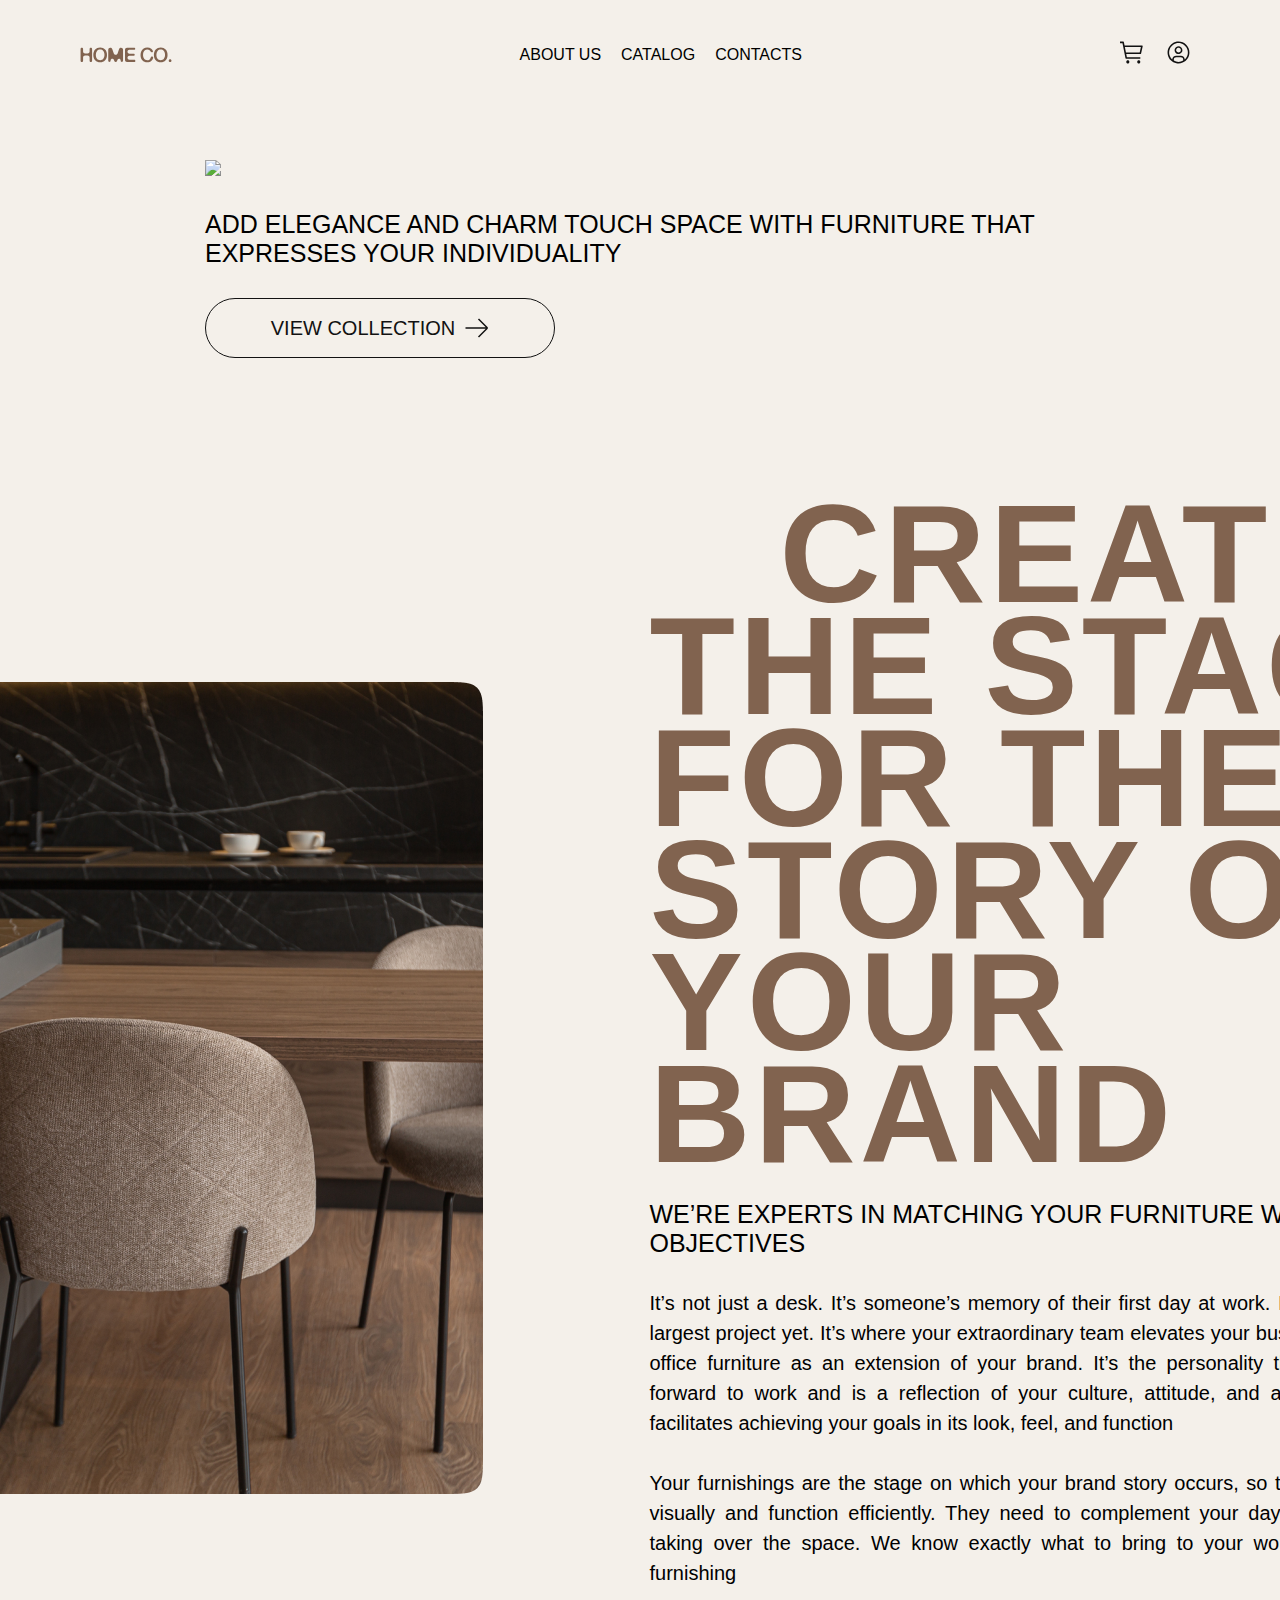
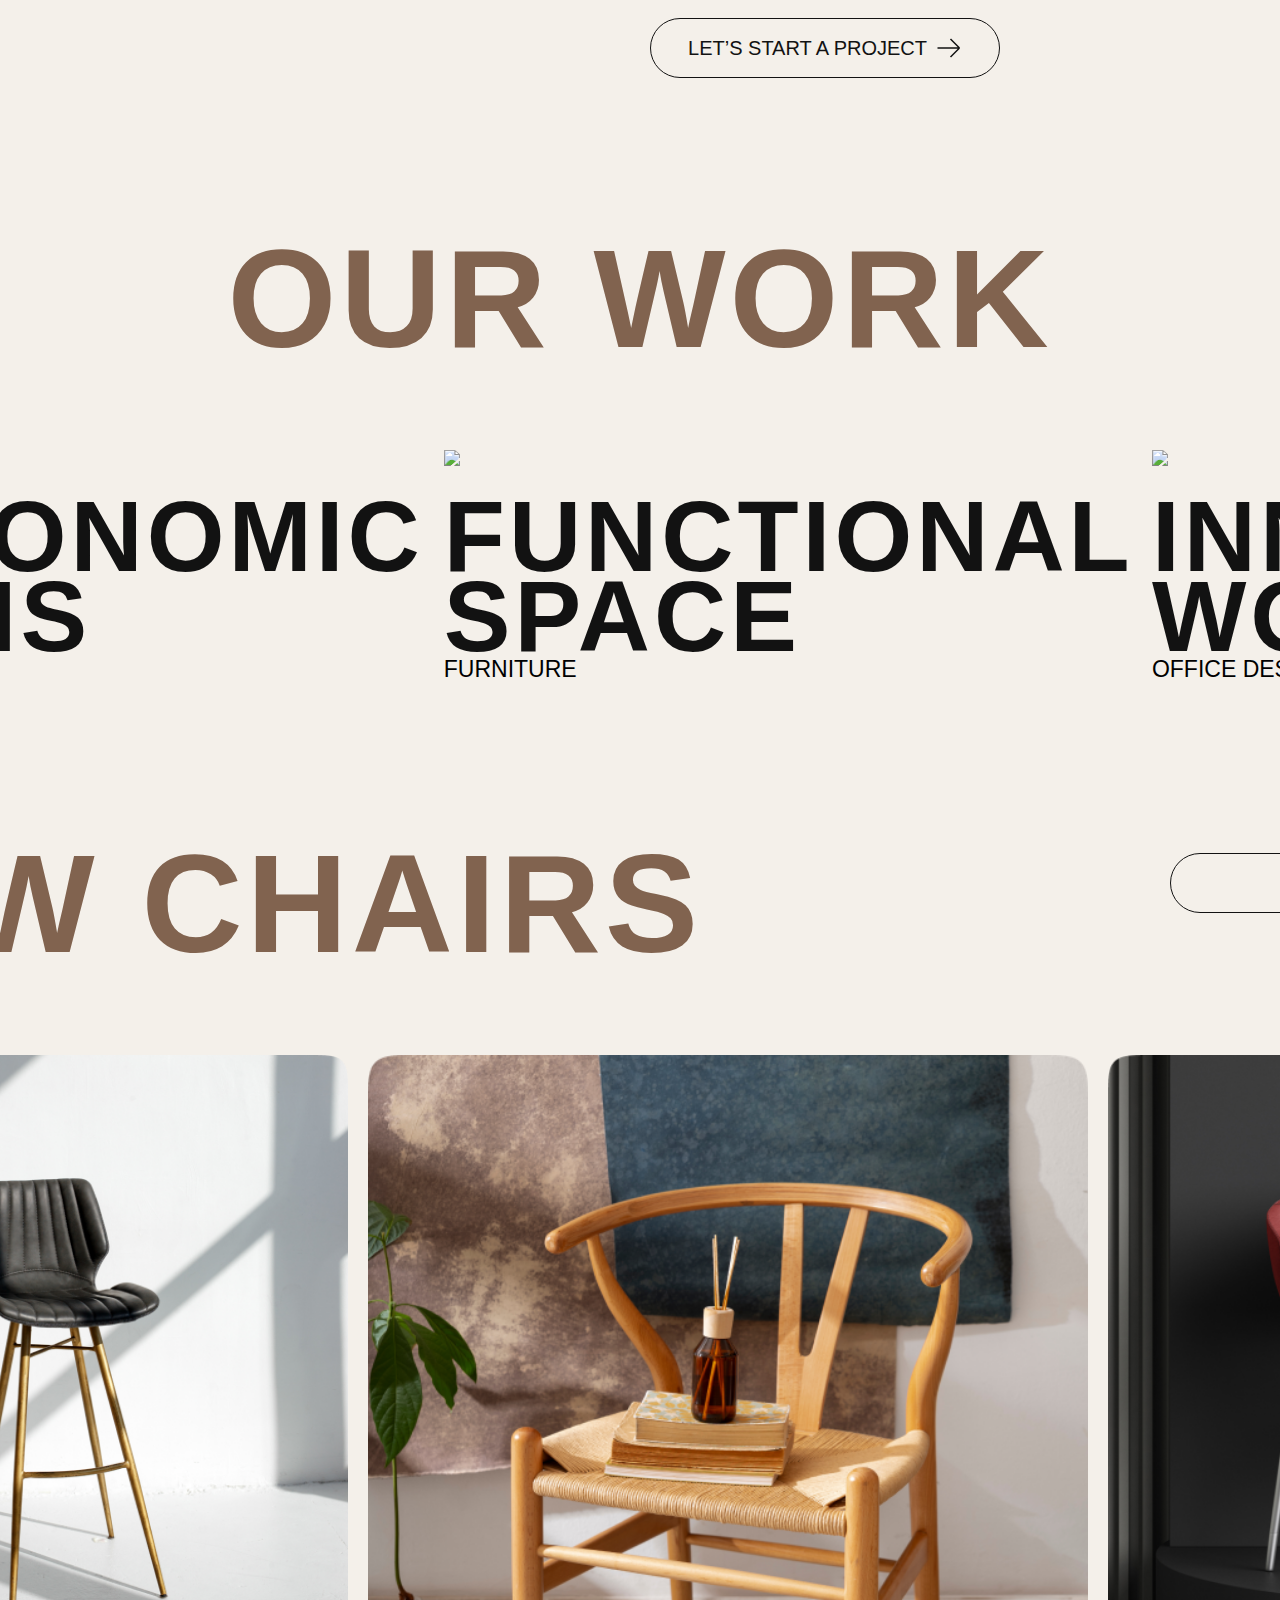
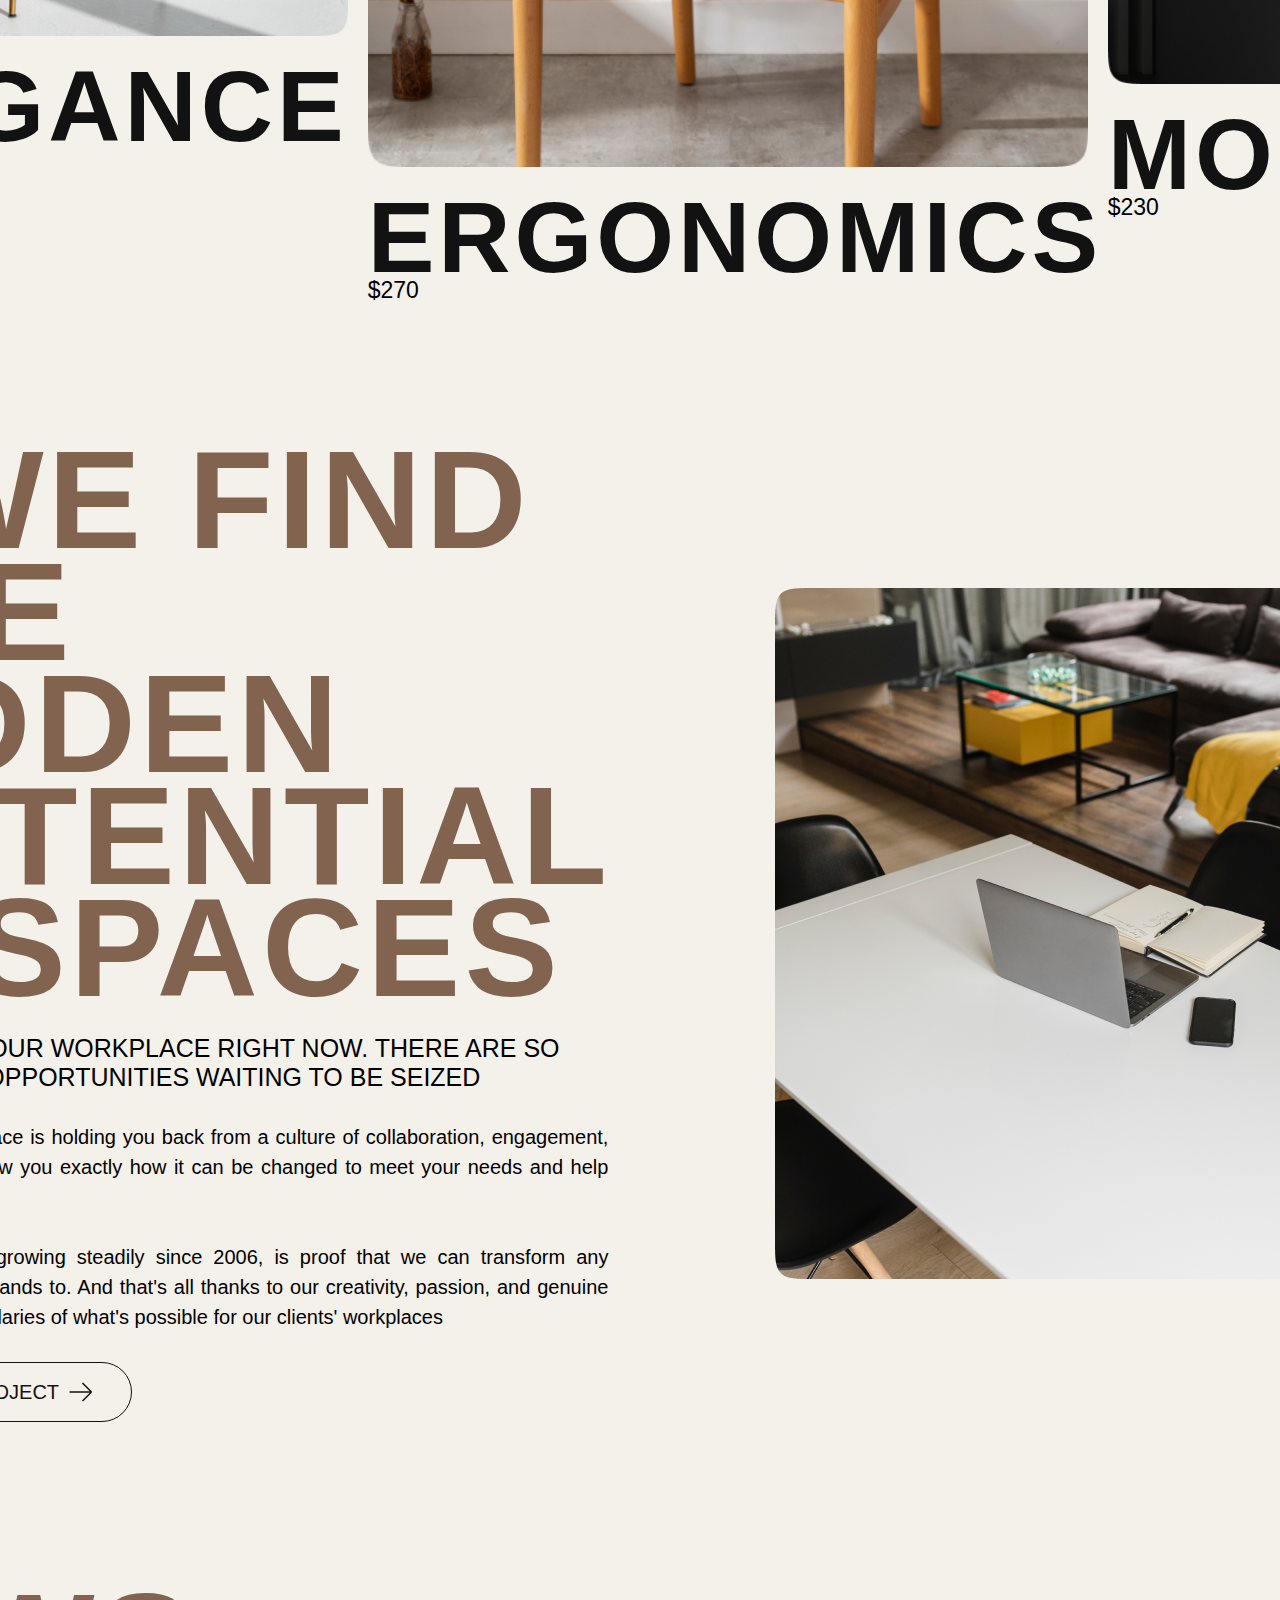
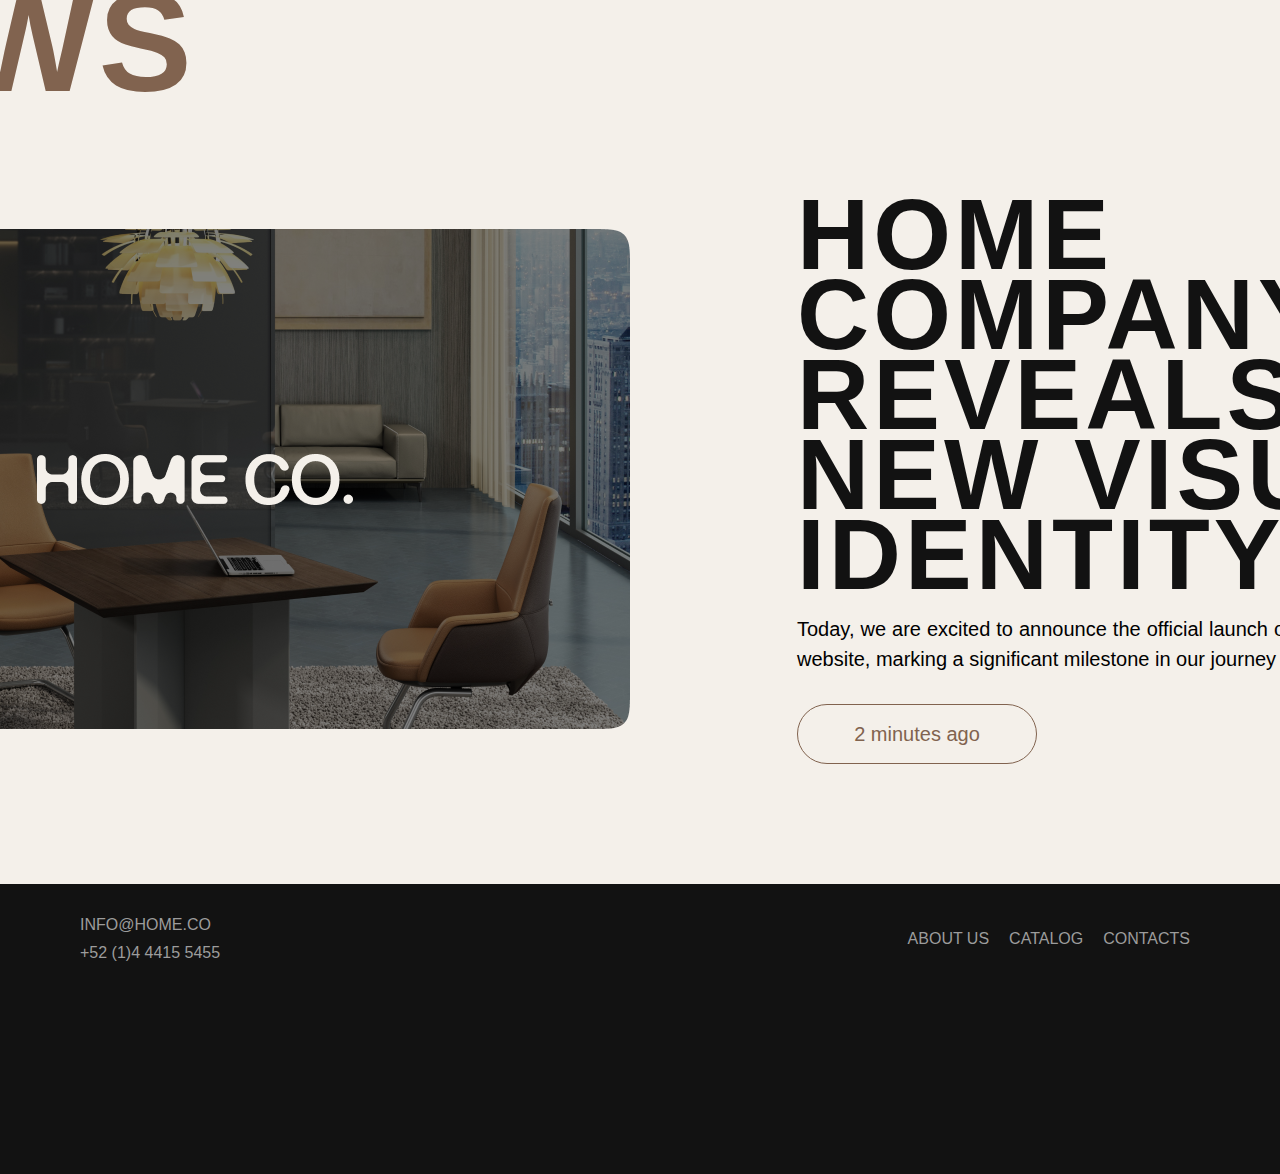
==== index.html @ 8813bb72 "Add files via upload" ====
<!DOCTYPE html>
<html>
<head>
    <link rel="shortcut icon" href="./logo.vector.svg" />
    <link rel="stylesheet" type="text/css" href="styles.css" />
</head>
<body>
    <header>
        <div class="logo" onclick="location.href='index.html';">
            <img src="\sources\logo.vector.svg" />
        </div>
        <nav>
            <ul>
                <li id="about" onclick="location.href='index.html';">About us</li>
                <li id="catalog" onclick="location.href='catalog.html';">Catalog</li>
                <li id="contacts" onclick="location.href='contacts.html';">Contacts</li>
            </ul>
        </nav>
        <div class="icons">
            <i class="fa fa-shopping-cart" id="cart-icon" onclick="location.href='cart.html';"><img src="\sources\Shopping--cart.svg"/></i>
            <i class="fa fa-user" id="profile-icon" onclick="location.href='authorization.html';"><img src="\sources\User--avatar.svg"/></i>
        </div>
    </header>
    <main>

        <div class="firstScreen">
            <img src="\sources\homeco.svg">
            <p class="main-text">ADD ELEGANCE AND CHARM TOUCH SPACE WITH FURNITURE THAT EXPRESSES YOUR INDIVIDUALITY</p>
            <button type="submit" id="button" onclick="location.href='catalog.html';">View collection <img src="\sources\arrow.svg" /></button>
        </div>
        <div class="creatingTheStage">
            <img src="\sources\creating.png">
            <div class="creatingTheStage-info">
                <h1 id="titleTwoLines">CREATING THE STAGE FOR THE STORY OF YOUR BRAND</h1>
                <p class="main-text">We’re experts in matching your furniture with your objectives</p>
                <div class="content">
                    <p class="text">It’s not just a desk. It’s someone’s memory of their first day at work. It’s where you landed your largest project yet. It’s where your extraordinary team elevates your business; every day. We treat office furniture as an extension of your brand. It’s the personality that makes your staff look forward to work and is a reflection of your culture, attitude, and aspirations. Office furniture facilitates achieving your goals in its look, feel, and function</p>
                    <p class="text">Your furnishings are the stage on which your brand story occurs, so they need to set the scene visually and function efficiently. They need to complement your day-to-day operations without taking over the space. We know exactly what to bring to your workplace when it comes to furnishing</p>
                </div>
                <button type="submit" id="button">Let’s start a project<img src="\sources\arrow.svg" /></button>
            </div>
        </div>
        <div class="block">
            <h1 id="title">our work</h1>
            <div class="card-container">
                <div class="card" onclick="location.href='ErgonomicOasis.html';">
                    <img src="\sources\Work1.png">
                    <div class='card-content'>
                        <h2>Ergonomic Oasis</h2>
                        <p class="card-text">office design</p>
                    </div>
                </div>
                <div class="card">
                    <img src="\sources\Work2.png">
                    <div class='card-content'>
                        <h2>functional space</h2>
                        <p class="card-text">FURNITURE</p>
                    </div>
                </div>
                <div class="card">
                    <img src="\sources\Work3.png">
                    <div class='card-content'>
                        <h2>innovative workplace</h2>
                        <p class="card-text">office design</p>
                    </div>
                </div>
            </div>
        </div>
        <div class="block">
            <div class="chairsHeader">
                <h1 id="title">new Chairs</h1>
                <button type="submit" id="button" onclick="location.href='catalog.html';">view all<img src="\sources\arrow.svg" /></button>
            </div>
            <div class="card-container">
                <div class="card" onclick="location.href='chair1-card.html';">
                    <img src="\sources\chair1.png">
                    <div class='card-content'>
                        <h2>Elegance</h2>
                        <p class="card-text">$250</p>
                    </div>
                </div>
                <div class="card">
                    <img src="\sources\chair2.png">
                    <div class='card-content'>
                        <h2>Ergonomics</h2>
                        <p class="card-text">$270</p>
                    </div>
                </div>
                <div class="card">
                    <img src="\sources\chair3.png">
                    <div class='card-content'>
                        <h2>Modernity</h2>
                        <p class="card-text">$230</p>
                    </div>
                </div>
            </div>
        </div>
        <div class="hiddenPotential">
            <img src="\sources\hiddenPotential.png">
            <div class="hiddenPotential-info">
                <h1 id="titleTwoLines">WE FIND THE HIDDEN
                    POTENTIAL IN SPACES</h1>
                <p class="main-text">Look around your workplace right now. There are so many exciting opportunities waiting to be seized</p>
                <div class="content">
                    <p class="text">If you think your workplace is holding you back from a culture of collaboration, engagement, and inclusivity, we’ll show you exactly how it can be changed to meet your needs and help you thrive</p>
                    <p class="text">Our loyal client base, growing steadily since 2006, is proof that we can transform any workplace we turn our hands to. And that's all thanks to our creativity, passion, and genuine desire to push the boundaries of what's possible for our clients' workplaces</p>
                </div>
                <button type="submit" id="button">Let’s start a project<img src="\sources\arrow.svg" /></button>
            </div>
        </div>
        <div class="block">
            <div class="newsHeader">
                <h1 id="title">News</h1>
            </div>
            <div class="news-container">
                <div class="news-card">
                    <img src="\sources\blog1.png">
                    <div class='card-content'>
                        <h2>HOME COMPANY REVEALS A NEW VISUAL IDENTITY</h2>
                        <p class="news-text">Today, we are excited to announce the official launch of our revamped brand and website, marking a significant milestone in our journey as workplace experts</p>
                        <button type="submit" id="time-info">2 minutes ago</button>
                    </div>
                </div>
            </div>
        </div>
        
    </main>
    <footer>
        <div class="footer-container">
            <div class="footer-info">
                <p class='footer-text'>info@home.co</p>
                <p class='footer-text'>+52 (1)4 4415 5455</p>
            </div>
            <nav class="footer-nav">
                <ul>
                    <li id="about" onclick="location.href='index.html';">About us</li>
                    <li id="catalog" onclick="location.href='catalog.html';">Catalog</li>
                    <li id="contacts" onclick="location.href='contacts.html';">Contacts</li>
                </ul>
            </nav>
        </div>
    </footer>
    <script src="script.js"></script>
</body>
</html>
---- styles.css ----
@font-face {
  font-family: "HelveticaNeue";
  font-style: normal;
  font-weight: 400;
  src: local("Helvetica Neue"), local("HelveticaNeue-Regular"),
    url(https://fonts.gstatic.com/s/helveticaneue/v2/1P14FJ5QK3zBijJvMAcst1xgftR5JA.ttf)
      format("truetype");
}

@font-face {
  font-family: "Humane";
  font-style: normal;
  font-weight: 400;
  src: local("Humane"),
    url(https://fonts.gstatic.com/s/humane/v11/Qw32Y6q0-JbJjgfkHr0xvQ.ttf)
      format("truetype");
}

::selection {
  background-color: #81634f;
  color: #fff;
}

::-webkit-scrollbar {
  width: 10px;
  height: 10px;
  border-radius: 5px;
}

::-webkit-scrollbar-thumb {
  background-color: #81634f;
  border-radius: 5px;
}

::-webkit-scrollbar-track {
  background-color: #f4f0ea;
  border-radius: 5px;
}

body {
  font-family: "HelveticaNeue", Helvetica, Arial, sans-serif;
  font-size: 16px;
  color: #000;
  background-color: #f4f0ea;
  margin: 0;
}

main {
  display: flex;
  flex-direction: column;
  align-items: center;
  padding: 50px 0;
  gap: 140px;
}

h1#title {
  font-family: "Humane", sans-serif;
  text-transform: uppercase;
  font-size: 140px;
  color: #81634f;
  text-align: center;
  margin: 0;
  letter-spacing: 4px;
}

h1#titleTwoLines {
  font-family: "Humane", sans-serif;
  text-transform: uppercase;
  line-height: 80%;
  font-size: 140px;
  color: #81634f;
  margin: 0;
  letter-spacing: 4px;
  text-indent: 130px;
  max-width: 870px;
}

h2 {
  font-family: "Humane", sans-serif;
  text-transform: uppercase;
  font-size: 100px;
  color: #121212;
  margin: 0;
  letter-spacing: 4px;
  max-width: 720px;
  line-height: 80%;
}

.main-text {
  max-width: 870px;
  font-size: 25px;
  margin: 30px 0 30px 0;
  text-transform: uppercase;
}

.card-text {
  max-width: 870px;
  font-size: 23px;
  margin: 0;
  text-transform: uppercase;
}

.text {
  font-size: 20px;
  max-width: 870px;
  text-align: justify;
  line-height: 150%;
  margin: 0;
}

.news-text {
  font-size: 20px;
  max-width: 720px;
  text-align: justify;
  line-height: 150%;
  margin: 0;
}

.content {
  display: flex;
  flex-direction: column;
  gap: 30px;
}

header {
  display: flex;
  justify-content: space-between;
  align-items: center;
  background-color: #f4f0ea;
  position: sticky;
  top: 0;
  z-index: 100;
  padding: 20px 80px;
}

.logo {
  display: flex;
  align-items: center;
  height: 50px;
  background-image: url("logo.vector.svg");
  background-size: cover;
  cursor: pointer;
}

header nav ul li {
  text-transform: uppercase;
}

nav {
  display: flex;
  align-items: center;
}

nav ul {
  list-style: none;
  text-decoration: none;
  display: flex;
  align-items: center;
}

nav li {
  padding: 10px;
  cursor: pointer;
}

.icons i {
  font-size: 24px;
  padding: 0 10px;
  cursor: pointer;
}

.icons i, nav li,.footer-li {
  transition: transform 0.3s ease-in-out;
}

.icons i:hover, nav li:hover,.footer-li:hover {
  transform: scale(1.1) translateY(-5px);
  transition: transform 0.3s ease-in-out;
}

button:hover {
  transform: translateY(-8px);
  transition: transform 0.3s ease;
}

button {
  transition: transform 0.3s ease;
}

form {
  display: flex;
  flex-direction: column;
  align-items: center;
  width: 50%;
}

form label {
  font-size: 1.2rem;
  margin-bottom: 10px;
  text-align: left;
  width: 100%;
}

form input, form select {
  width: 360px;
  height: 60px;
  padding: 10px;
  margin-bottom: 10px;
  border: 1px solid #121212;
  background-color: #00000000;
  border-radius: 56px;
  font-size: 16px;
  box-sizing: border-box;
  text-align: center;
}

form input:focus, form select:focus {
  outline: none;
}

form button, #button {
  height: 60px;
  padding: 10px 25px;
  margin-top: 30px;
  border: 1px solid #121212;
  color: #121212;
  background-color: transparent;
  display: flex;
  justify-content: center;
  gap: 10px;
  align-items: center;
  border-radius: 56px;
  font-size: 20px;
  cursor: pointer;
  text-transform: uppercase;
}

#already-have-account {
  padding-top: 30px;
}

#sign-in-link {
  color: #81634F;
}

#registration-link {
  color: #81634F;
}

#dont-have-account   {
  padding-top: 30px;
}

footer {
  background-color: #121212;
  padding: 20px 80px 200px 80px;
  margin-top: 70px;
  bottom: 100%;
  left: 0;
  z-index: 100;
}

.footer-container {
  display: flex;
  justify-content: space-between;
  align-items: center;
  text-transform: uppercase;
  color: #9C9C9C
}

footer nav ul li {
  text-transform: uppercase;
  text-decoration: none;
}

.footer-info {
  display: flex;
  flex-direction: column;
  gap: 10px;
}

.footer-text {
  margin: 0;
}

.footer-li {
  text-decoration: none;
  color: #9C9C9C;
}

.Registration, .Login {
  display: flex;
  flex-direction: column;
  align-items: center;
  gap: 30px;
}

.creatingTheStage {
  display: flex;
  align-items: center;
  gap: 167px;
}

.block {
  display: flex;
  width: 1760px;
  flex-direction: column;
  gap: 70px;
}

.card-container {
  display: flex;
  gap: 20px;
}

.card {
  display: flex;
  flex-direction: column;
  gap: 30px;
  transition: transform 0.3s ease;
}

.card:hover {
  transform: scale(1.03);
  cursor: pointer;
}

.chairsHeader {
  display: flex;
  justify-content: space-between;
}

.hiddenPotential {
  max-width: 1760px;
  display: flex;
  align-items: center;
  gap: 167px;
  flex-direction: row-reverse
}

.newsHeader {
  display: flex;
  justify-content: space-between;
}

.news-container {
  max-width: 1760px;
}

.news-card {
  display: flex;
  align-items: center;
  gap: 167px;
  transition: transform 0.3s ease;
}

.news-text {
  margin: 20px 0 0 0;
}

.news-card:hover {
  transform: scale(1.02);
  cursor: pointer;
}

#time-info:hover {
  transform: translateY(0px);
}

form button, #time-info {
  width: 240px;
  height: 60px;
  padding: 10px;
  margin-top: 30px;
  border: 1px solid #81634F;
  color: #81634F;
  background-color: transparent;
  display: flex;
  justify-content: center;
  align-items: center;
  border-radius: 56px;
  font-size: 20px;
  cursor: pointer;
}

.filter-button {
  height: 60px;
  padding: 10px 25px;
  border: 1px solid #121212;
  color: #121212;
  background-color: transparent;
  display: flex;
  justify-content: center;
  gap: 10px;
  align-items: center;
  border-radius: 56px;
  font-size: 20px;
  cursor: pointer;
  text-transform: uppercase;
}

.filter-button.active {
  background-color: #000;
  color: #fff;
  border-color: #000;
}

.type-button {
  height: 60px;
  padding: 10px 25px;
  border: 1px solid #121212;
  color: #121212;
  background-color: transparent;
  display: flex;
  justify-content: center;
  gap: 10px;
  align-items: center;
  border-radius: 56px;
  font-size: 20px;
  cursor: pointer;
  text-transform: uppercase;
}

.type-button.active {
  background-color: #000;
  color: #fff;
  border-color: #000;
}

.filter-container {
  display: flex;
  flex-direction: column;
  gap: 70px;
}

.filter-type {
  display: flex;
  flex-direction: column;
  gap: 20px;
  width: 425px;
}

.container-button {
  display: flex;
  gap: 10px;
  flex-wrap: wrap;
  max-width: 320px;
}

.cardCatalog {
  display: flex;
  flex-direction: column;
  gap: 30px;
  transition: transform 0.3s ease;
}

.cardCatalog:hover {
  transform: scale(1.03);
  cursor: pointer;
}

.catalog {
  width: 1760px;
  display: flex;
}

.cardCatalog-container {
  display: flex;
  width: 1315px;
  flex-wrap: wrap;
  gap: 40px 20px;
}

.catalog-container {
  display: flex;
  flex-direction: column;
  flex-wrap: wrap;
  gap: 140px;
}

.chairsCatalog, .tablesCatalog {
  display: flex;
  flex-direction: column;
  align-items: baseline;
}

.imgProduct {
  width: 720px;
  height: 715px;
}

.product-container {
  display: flex;
  width: 1758px;
  justify-content: space-between;
}

.product-info {
  display: flex;
  flex-direction: column;
  align-items: flex-start;
}

.howItWork-container {
  display: flex;
  width: 1760px;
  flex-wrap: wrap;
  justify-content: space-between;
  perspective: 5000px; /* add perspective to enable 3D transforms */
}

.wideSection,.smallSection {
  transition: transform 0.5s; /* add transition to enable smooth animation */
  transform-style: preserve-3d; /* enable 3D transforms */
}

.wideSection:hover,.smallSection:hover {
  transform: translateY(-10px) scale(1.05); /* move up and scale on hover */
}

.wideSection-text,.smallSection-text {
  transition: opacity 0.5s; /* add transition to enable smooth animation */
}

.wideSection:hover.wideSection-text,.smallSection:hover.smallSection-text {
  opacity: 0.8; /* reduce opacity on hover */
}

.wideSection {
  border: 1px solid #121212;
  border-radius: 20px;
  padding: 50px 40px;
  display: flex;
  flex-direction: column;
  gap: 20px;
  margin: 0 0 30px 0;
}

.wideSection-text {
  font-size: 20px;
  width: 930px;
  text-align: justify;
  line-height: 150%;
  margin: 0;
}

.smallSection {
  border: 1px solid #121212;
  width: 630px;
  border-radius: 20px;
  padding: 50px 40px;
  display: flex;
  flex-direction: column;
  gap: 20px;
  margin: 0 0 30px 0;
}

.smallSection-text {
  font-size: 20px;
  width: 630px;
  text-align: justify;
  line-height: 150%;
  margin: 0;
}

.imgCartProduct {
  width: 277px;
  height: 275px;
}

.cartProduct-container {
  display: flex;
  flex-direction: column;
  align-items: center;
  gap: 70px;
}

.cartProduct {
  display: flex;
  align-items: center;
  gap: 50px;
}

.cartProduct-info {
  width: 400px;
}

h2#cartTitle {
  font-family: "Humane", sans-serif;
  text-transform: uppercase;
  font-size: 100px;
  color: #81634F;
  margin: 0;
  letter-spacing: 4px;
  max-width: 720px;
  line-height: 80%;
}

.quantity {
  display: flex;
  align-items: center;
  gap: 10px;
}

.quantity-input {
  height: 60px;
  width: 100px;
  padding: 0px 25px;
  border: 1px solid #121212;
  color: #121212;
  background-color: transparent;
  display: flex;
  justify-content: center;
  gap: 10px;
  align-items: center;
  border-radius: 56px;
  font-size: 20px;
  cursor: pointer;
  text-transform: uppercase;
}

.minus, .plus {
  height: 60px;
  padding: 30px 25px;
  border: 1px solid #121212;
  color: #121212;
  background-color: transparent;
  display: flex;
  justify-content: center;
  gap: 10px;
  align-items: center;
  border-radius: 56px;
  font-size: 20px;
  cursor: pointer;
  text-transform: uppercase;
}

.price {
  max-width: 870px;
  font-size: 25px;
  margin: 0;
  text-transform: uppercase;
}

.total {
  color: #9C9C9C;
  font-size: 25px;
  margin: 0;
  text-transform: uppercase;
}

/* .total-cart {
  padding: 10px;
  margin-top: 30px;
  border: 1px solid #81634F;
  color: #81634F;
  background-color: transparent;
  display: flex;
  justify-content: center;
  align-items: center;
  border-radius: 56px;
  font-size: 20px;
  cursor: pointer;
} */

form button, #button, .go-to-checkout {
  height: 60px;
  width: 350px;
  padding: 10px 25px;
  border: 1px solid #121212;
  color: #121212;
  background-color: transparent;
  display: flex;
  justify-content: center;
  gap: 10px;
  align-items: center;
  border-radius: 56px;
  font-size: 20px;
  cursor: pointer;
  text-transform: uppercase;
}

#message {
  width: 300px;
  height: 300px;
  border: 1px solid #121212;
  border-radius: 20px;
  padding: 10px 25px;
  color: #121212;
  font-family: Arial, Helvetica, sans-serif;
  background-color: transparent;
  display: flex;
  justify-content: center;
  gap: 10px;
  align-items: center;
  font-size: 15px;
  cursor: pointer;
}
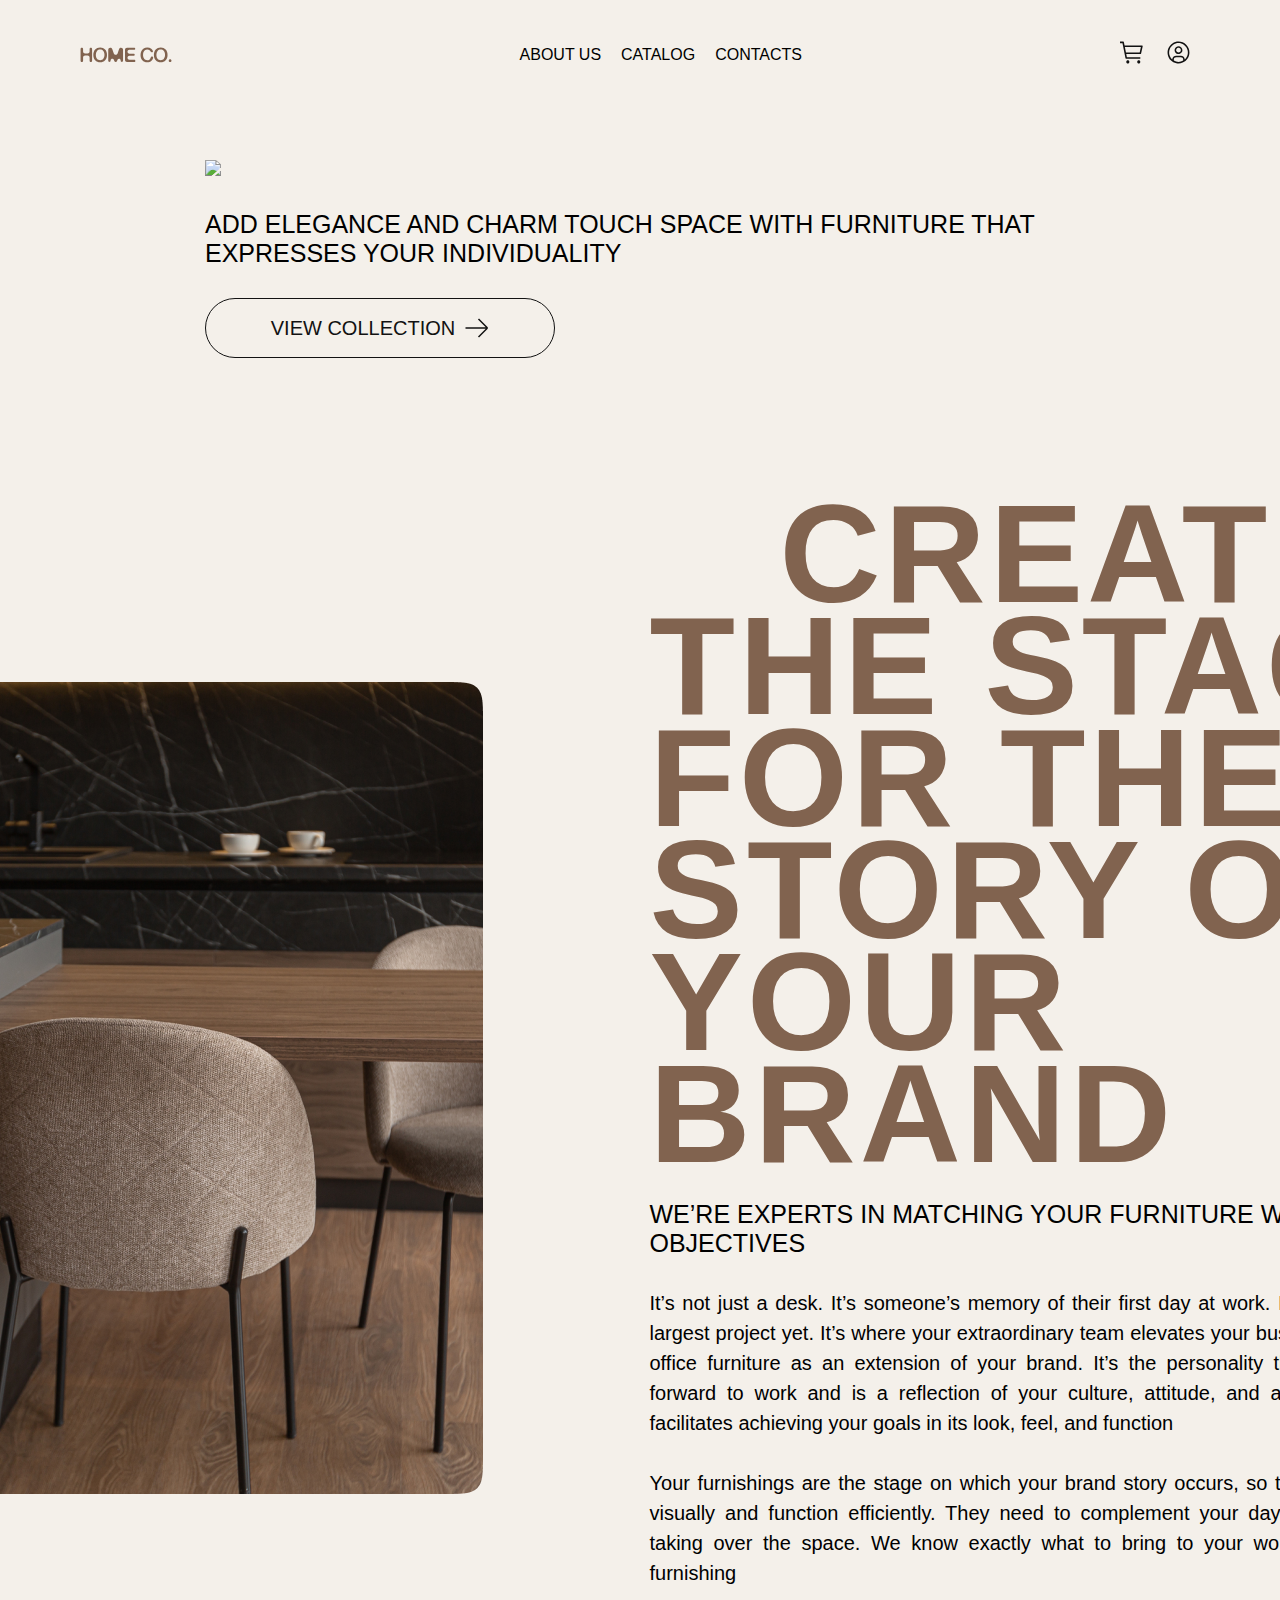
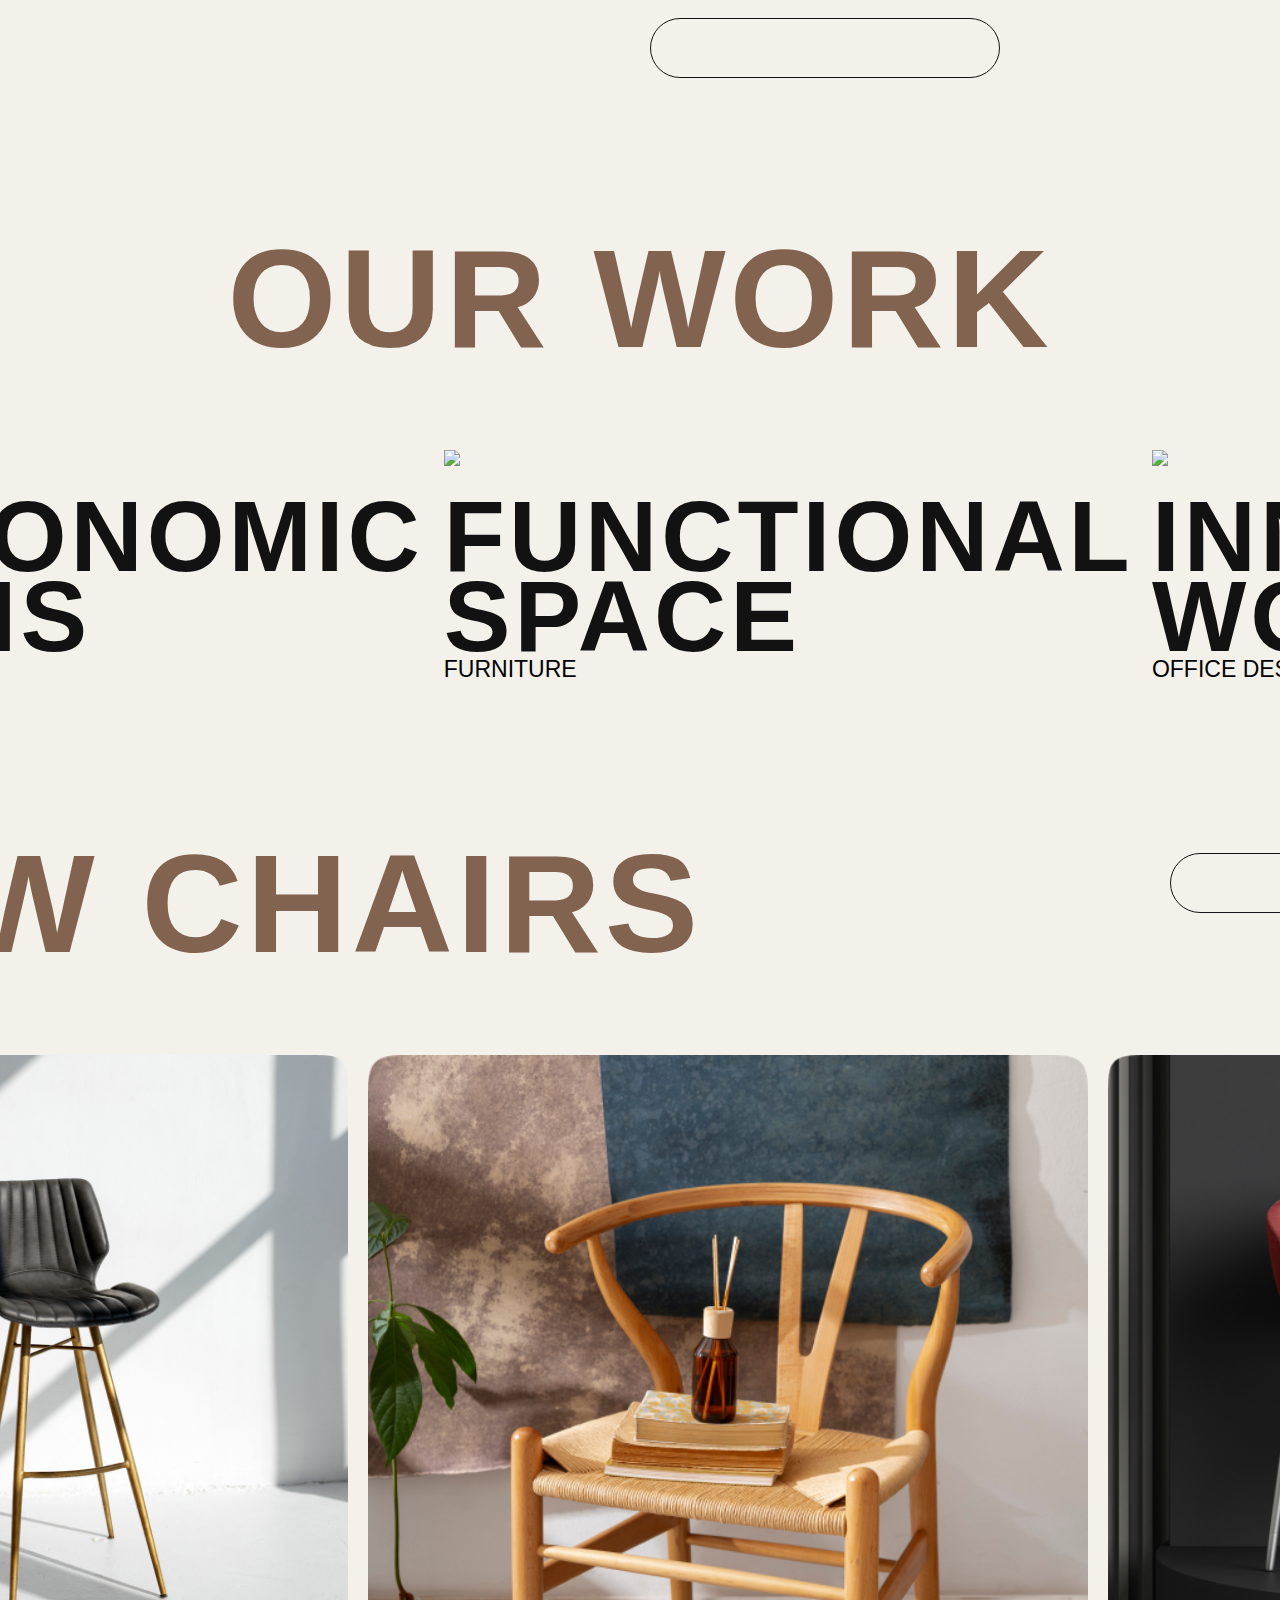
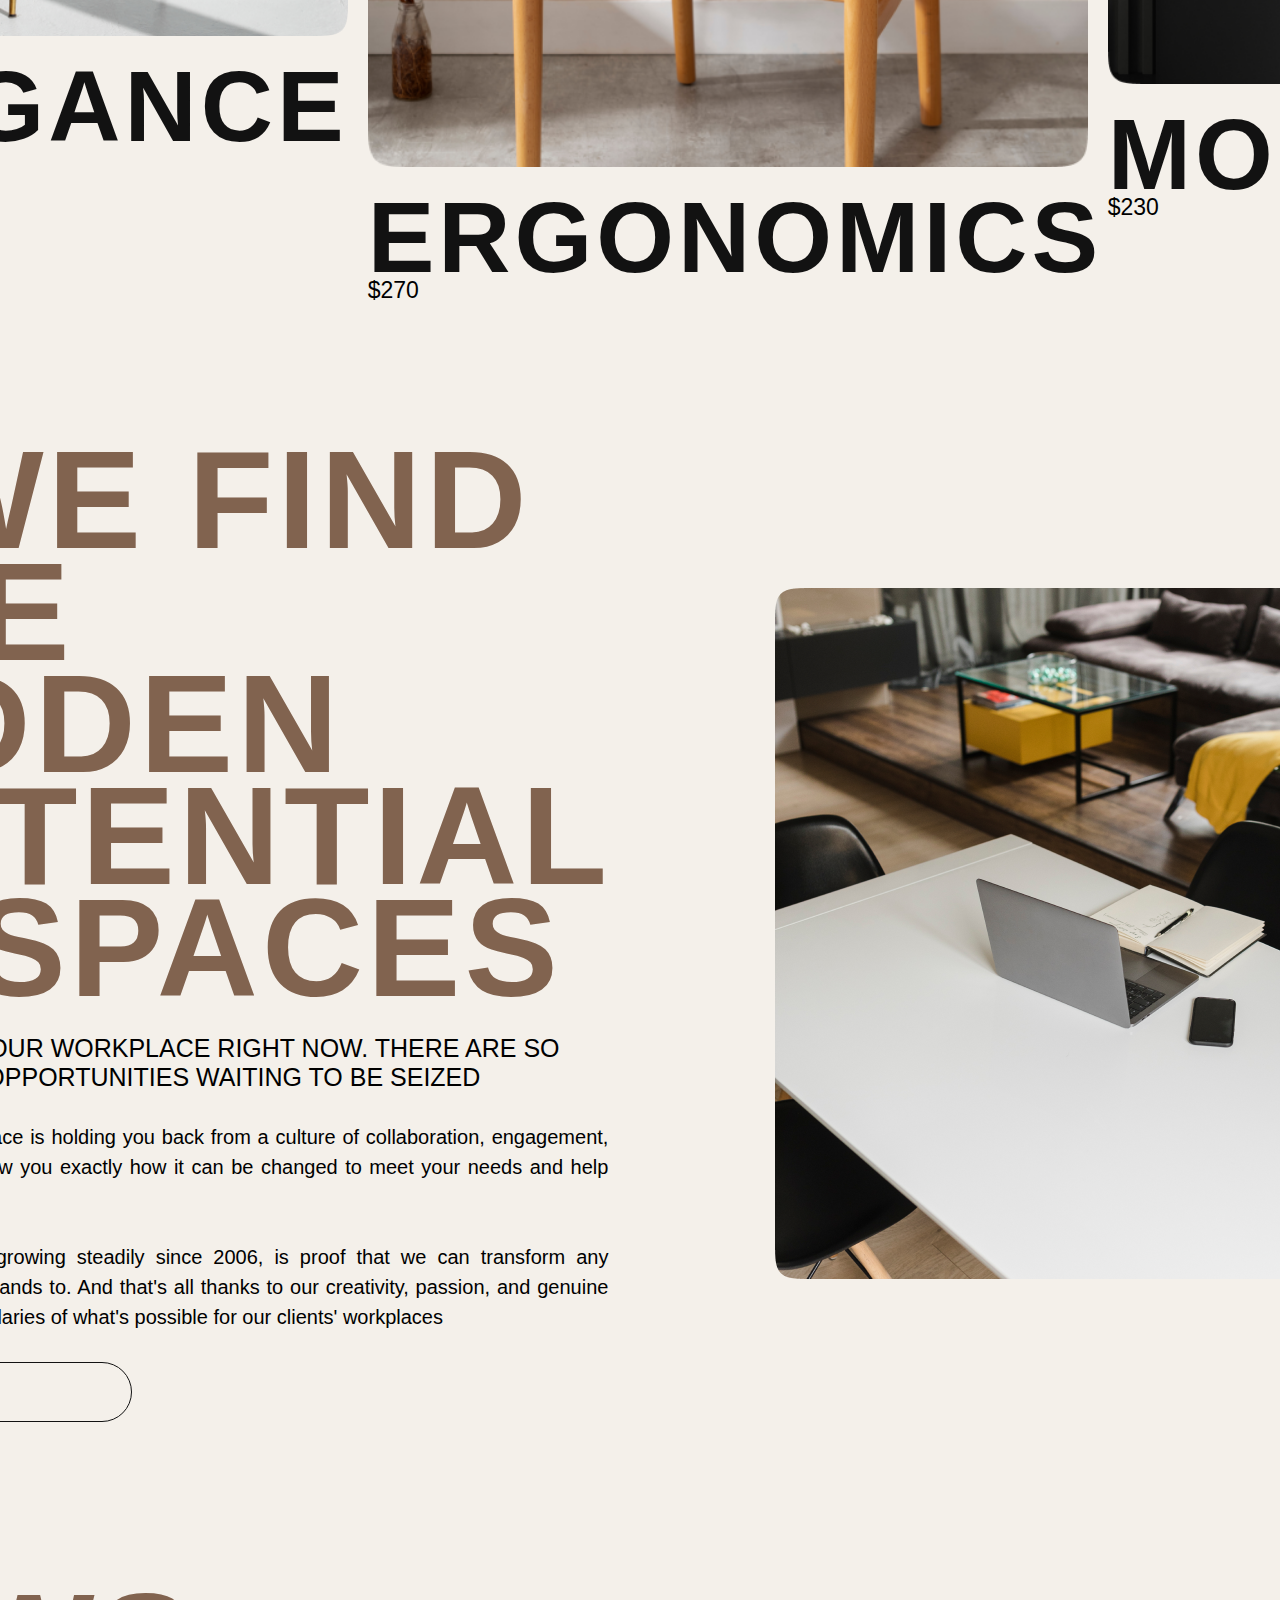
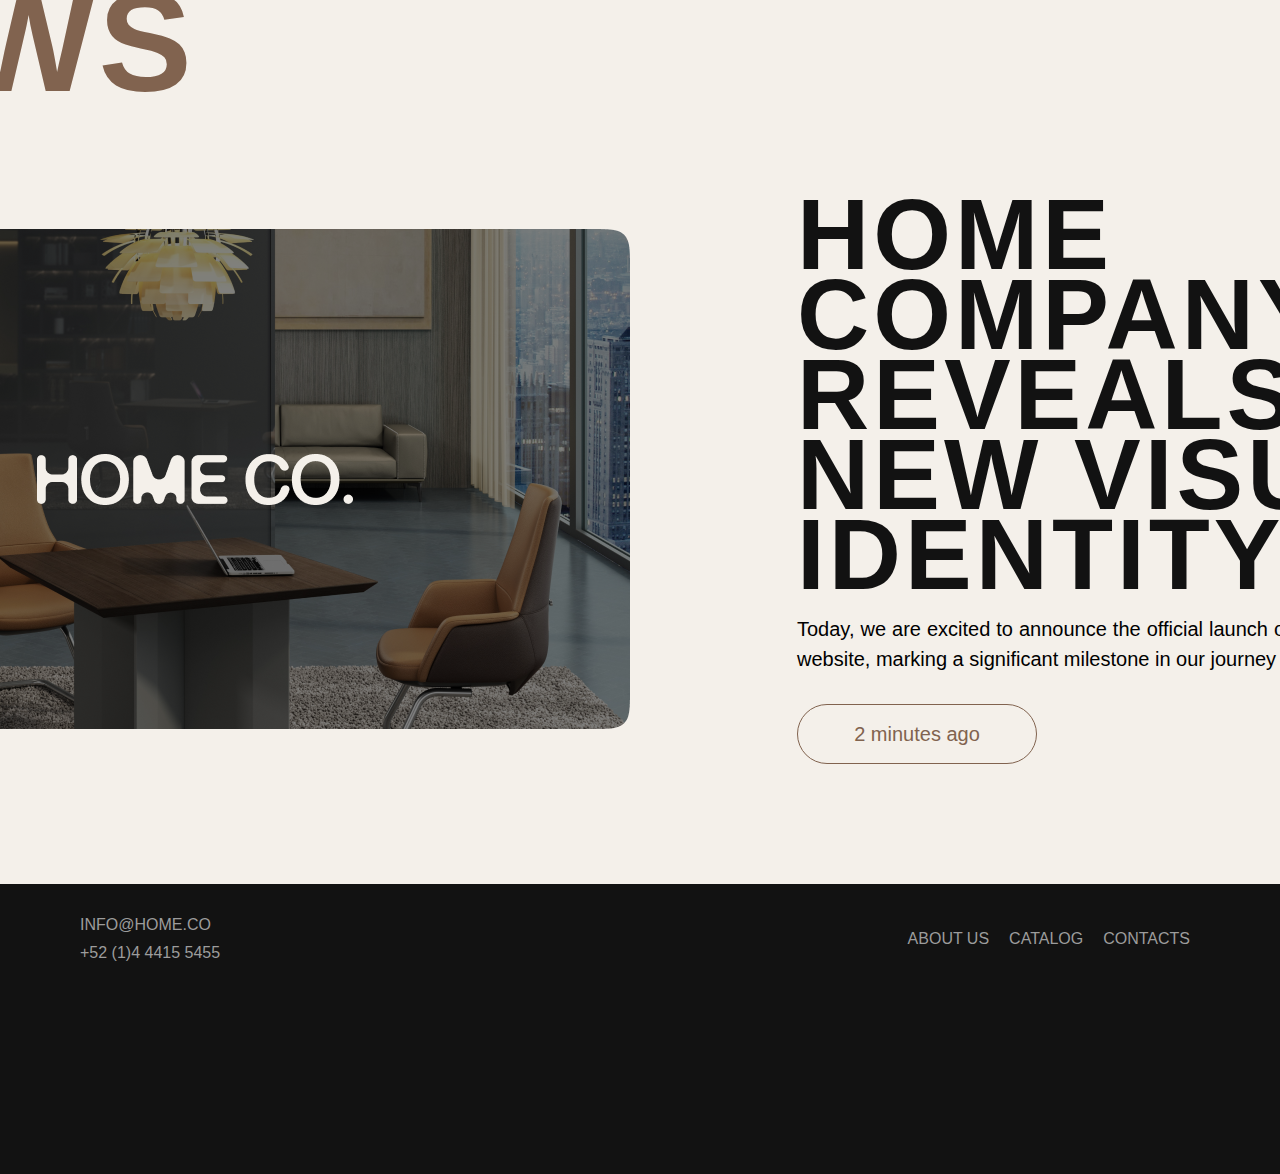
==== commit bf7df0a1: "Update index.html" ====
--- a/index.html
+++ b/index.html
@@ -7,7 +7,7 @@
 <body>
     <header>
         <div class="logo" onclick="location.href='index.html';">
-            <img src="\sources\logo.vector.svg" />
+            <img src=".\sources\logo.vector.svg" />
         </div>
         <nav>
             <ul>
@@ -17,19 +17,19 @@
             </ul>
         </nav>
         <div class="icons">
-            <i class="fa fa-shopping-cart" id="cart-icon" onclick="location.href='cart.html';"><img src="\sources\Shopping--cart.svg"/></i>
-            <i class="fa fa-user" id="profile-icon" onclick="location.href='authorization.html';"><img src="\sources\User--avatar.svg"/></i>
+            <i class="fa fa-shopping-cart" id="cart-icon" onclick="location.href='cart.html';"><img src=".\sources\Shopping--cart.svg"/></i>
+            <i class="fa fa-user" id="profile-icon" onclick="location.href='authorization.html';"><img src=".\sources\User--avatar.svg"/></i>
         </div>
     </header>
     <main>
 
         <div class="firstScreen">
-            <img src="\sources\homeco.svg">
+            <img src=".\sources\homeco.svg">
             <p class="main-text">ADD ELEGANCE AND CHARM TOUCH SPACE WITH FURNITURE THAT EXPRESSES YOUR INDIVIDUALITY</p>
-            <button type="submit" id="button" onclick="location.href='catalog.html';">View collection <img src="\sources\arrow.svg" /></button>
+            <button type="submit" id="button" onclick="location.href='catalog.html';">View collection <img src=".\sources\arrow.svg" /></button>
         </div>
         <div class="creatingTheStage">
-            <img src="\sources\creating.png">
+            <img src=".\sources\creating.png">
             <div class="creatingTheStage-info">
                 <h1 id="titleTwoLines">CREATING THE STAGE FOR THE STORY OF YOUR BRAND</h1>
                 <p class="main-text">We’re experts in matching your furniture with your objectives</p>
@@ -37,28 +37,28 @@
                     <p class="text">It’s not just a desk. It’s someone’s memory of their first day at work. It’s where you landed your largest project yet. It’s where your extraordinary team elevates your business; every day. We treat office furniture as an extension of your brand. It’s the personality that makes your staff look forward to work and is a reflection of your culture, attitude, and aspirations. Office furniture facilitates achieving your goals in its look, feel, and function</p>
                     <p class="text">Your furnishings are the stage on which your brand story occurs, so they need to set the scene visually and function efficiently. They need to complement your day-to-day operations without taking over the space. We know exactly what to bring to your workplace when it comes to furnishing</p>
                 </div>
-                <button type="submit" id="button">Let’s start a project<img src="\sources\arrow.svg" /></button>
+                <button type="submit" id="button" onclick="location.href='contants.html';>Let’s start a project<img src=".\sources\arrow.svg" /></button>
             </div>
         </div>
         <div class="block">
             <h1 id="title">our work</h1>
             <div class="card-container">
                 <div class="card" onclick="location.href='ErgonomicOasis.html';">
-                    <img src="\sources\Work1.png">
+                    <img src=".\sources\Work1.png">
                     <div class='card-content'>
                         <h2>Ergonomic Oasis</h2>
                         <p class="card-text">office design</p>
                     </div>
                 </div>
                 <div class="card">
-                    <img src="\sources\Work2.png">
+                    <img src=".\sources\Work2.png">
                     <div class='card-content'>
                         <h2>functional space</h2>
                         <p class="card-text">FURNITURE</p>
                     </div>
                 </div>
                 <div class="card">
-                    <img src="\sources\Work3.png">
+                    <img src=".\sources\Work3.png">
                     <div class='card-content'>
                         <h2>innovative workplace</h2>
                         <p class="card-text">office design</p>
@@ -69,25 +69,25 @@
         <div class="block">
             <div class="chairsHeader">
                 <h1 id="title">new Chairs</h1>
-                <button type="submit" id="button" onclick="location.href='catalog.html';">view all<img src="\sources\arrow.svg" /></button>
+                <button type="submit" id="button" onclick="location.href='catalog.html';">view all<img src=".\sources\arrow.svg" /></button>
             </div>
             <div class="card-container">
                 <div class="card" onclick="location.href='chair1-card.html';">
-                    <img src="\sources\chair1.png">
+                    <img src=".\sources\chair1.png">
                     <div class='card-content'>
                         <h2>Elegance</h2>
                         <p class="card-text">$250</p>
                     </div>
                 </div>
                 <div class="card">
-                    <img src="\sources\chair2.png">
+                    <img src=".\sources\chair2.png">
                     <div class='card-content'>
                         <h2>Ergonomics</h2>
                         <p class="card-text">$270</p>
                     </div>
                 </div>
                 <div class="card">
-                    <img src="\sources\chair3.png">
+                    <img src=".\sources\chair3.png">
                     <div class='card-content'>
                         <h2>Modernity</h2>
                         <p class="card-text">$230</p>
@@ -96,7 +96,7 @@
             </div>
         </div>
         <div class="hiddenPotential">
-            <img src="\sources\hiddenPotential.png">
+            <img src=".\sources\hiddenPotential.png">
             <div class="hiddenPotential-info">
                 <h1 id="titleTwoLines">WE FIND THE HIDDEN
                     POTENTIAL IN SPACES</h1>
@@ -105,7 +105,7 @@
                     <p class="text">If you think your workplace is holding you back from a culture of collaboration, engagement, and inclusivity, we’ll show you exactly how it can be changed to meet your needs and help you thrive</p>
                     <p class="text">Our loyal client base, growing steadily since 2006, is proof that we can transform any workplace we turn our hands to. And that's all thanks to our creativity, passion, and genuine desire to push the boundaries of what's possible for our clients' workplaces</p>
                 </div>
-                <button type="submit" id="button">Let’s start a project<img src="\sources\arrow.svg" /></button>
+                <button type="submit" id="button" onclick="location.href='contants.html';>Let’s start a project<img src=".\sources\arrow.svg" /></button>
             </div>
         </div>
         <div class="block">
@@ -114,7 +114,7 @@
             </div>
             <div class="news-container">
                 <div class="news-card">
-                    <img src="\sources\blog1.png">
+                    <img src=".\sources\blog1.png">
                     <div class='card-content'>
                         <h2>HOME COMPANY REVEALS A NEW VISUAL IDENTITY</h2>
                         <p class="news-text">Today, we are excited to announce the official launch of our revamped brand and website, marking a significant milestone in our journey as workplace experts</p>
@@ -142,4 +142,4 @@
     </footer>
     <script src="script.js"></script>
 </body>
-</html>+</html>
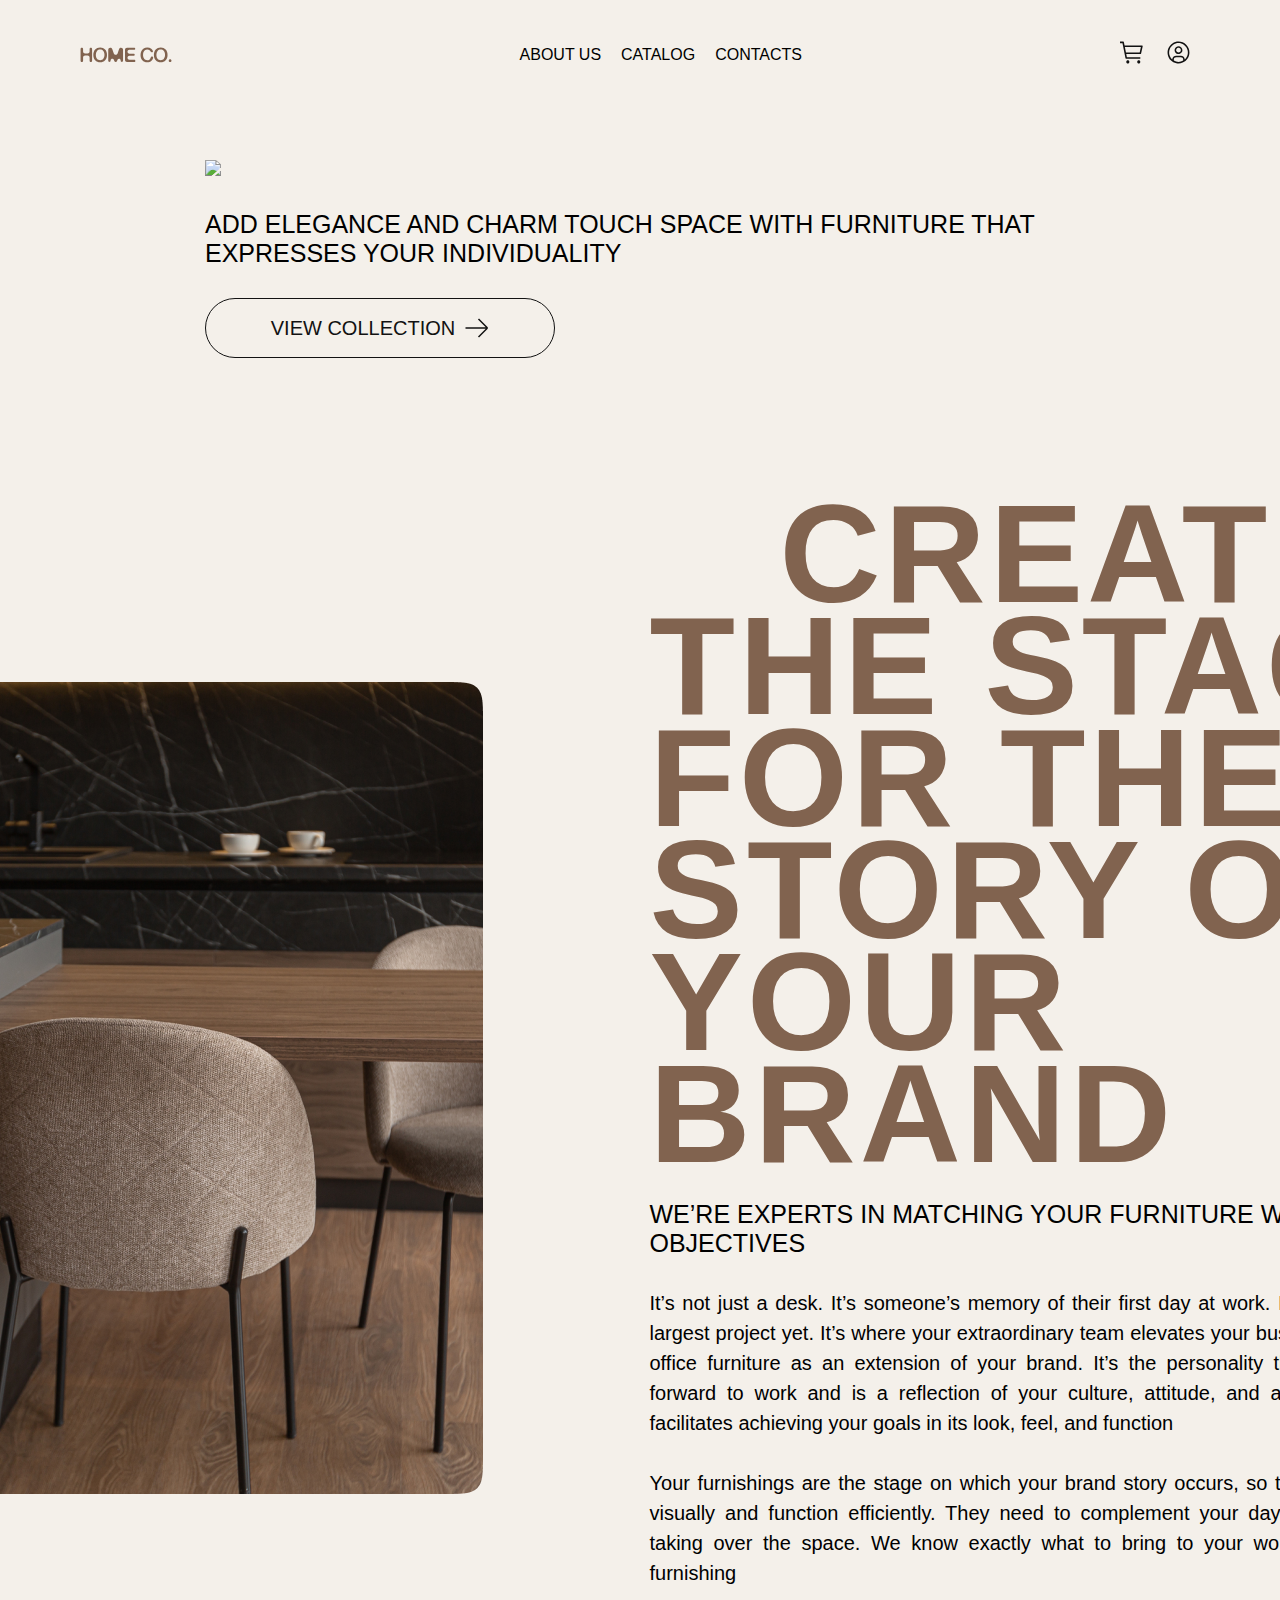
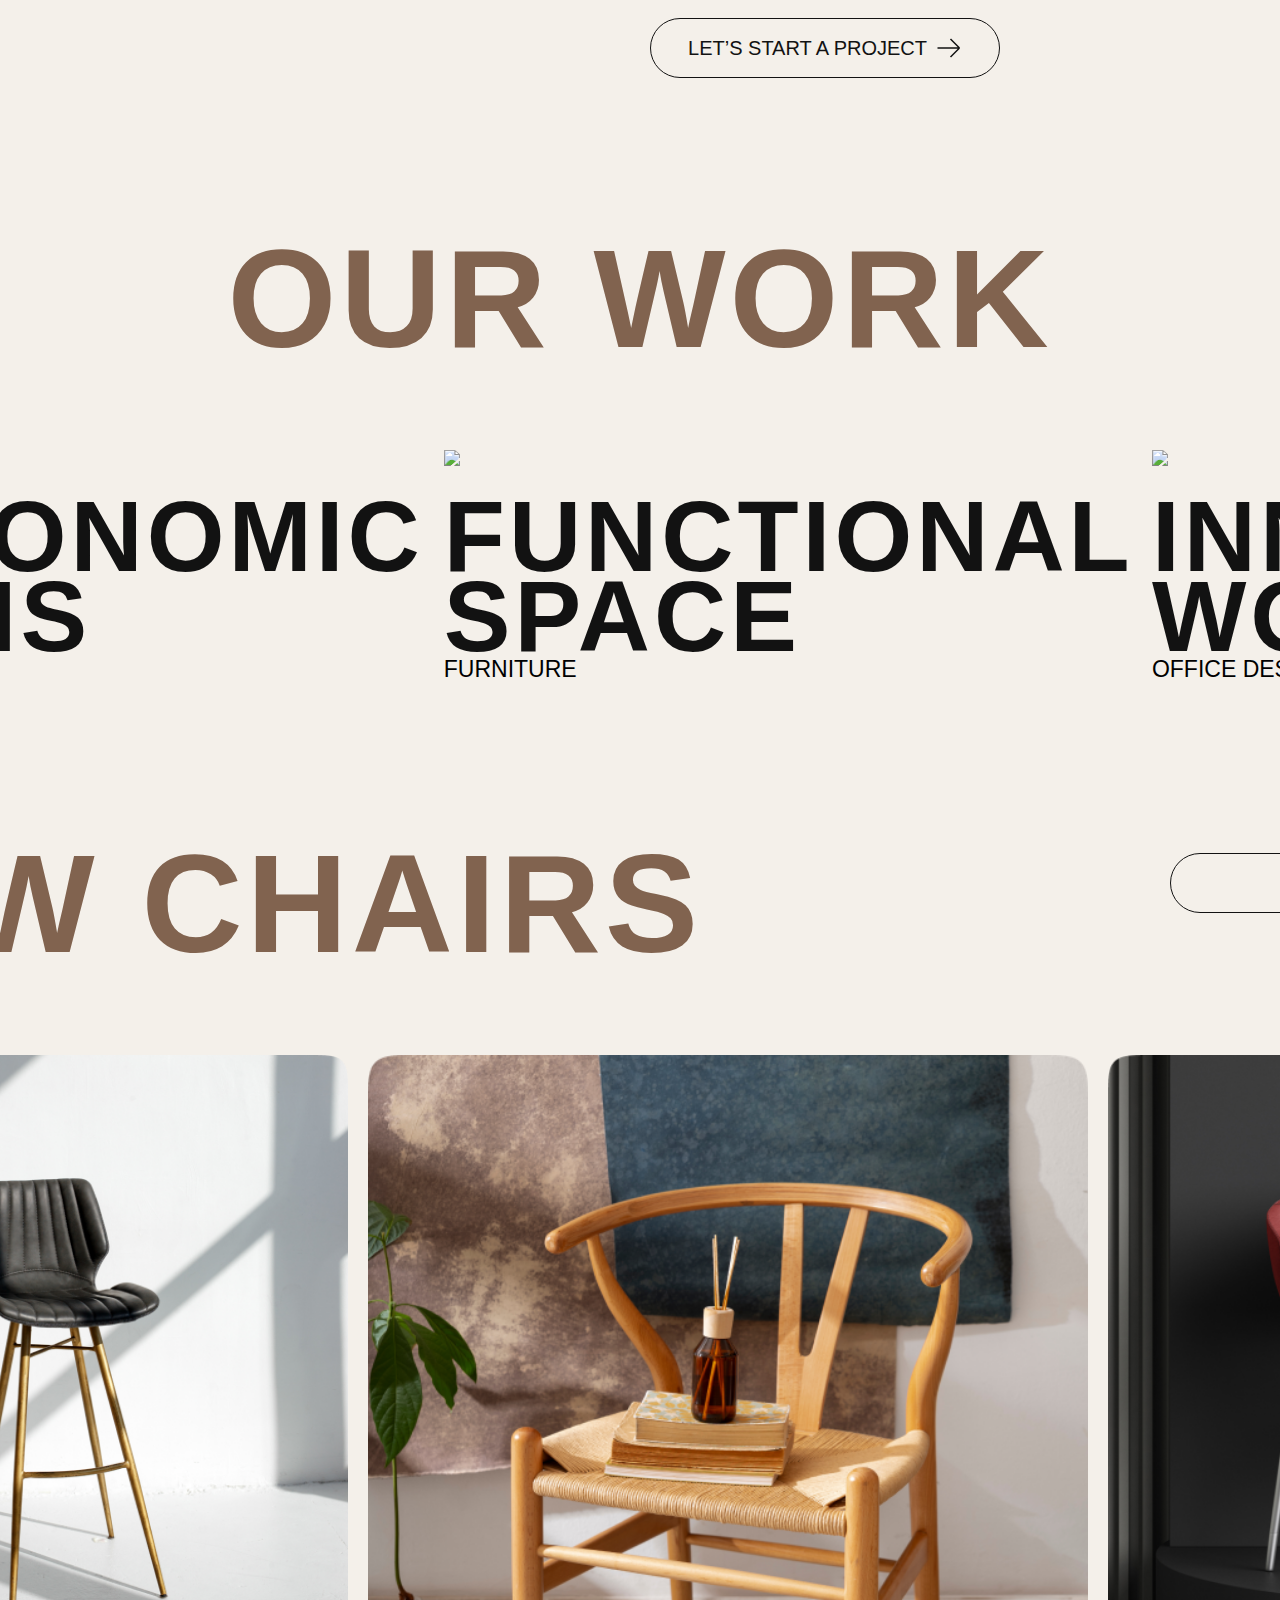
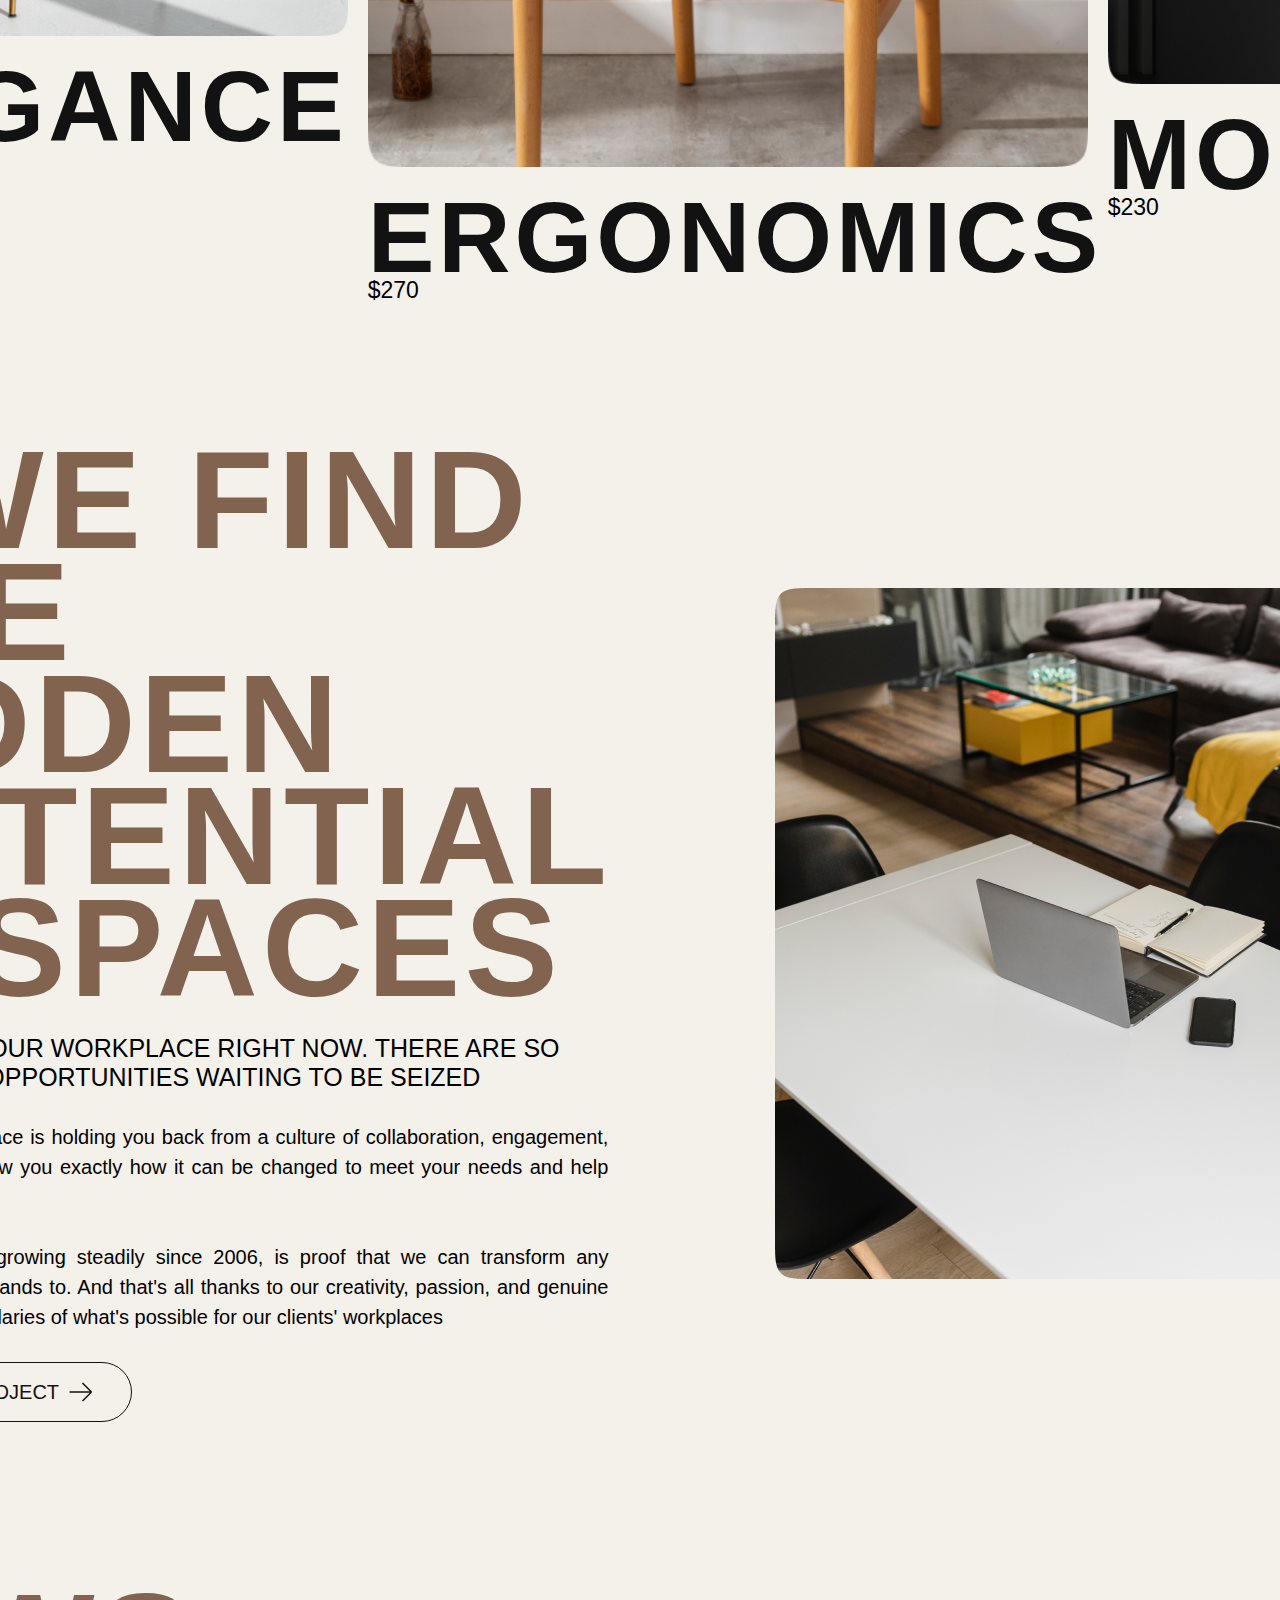
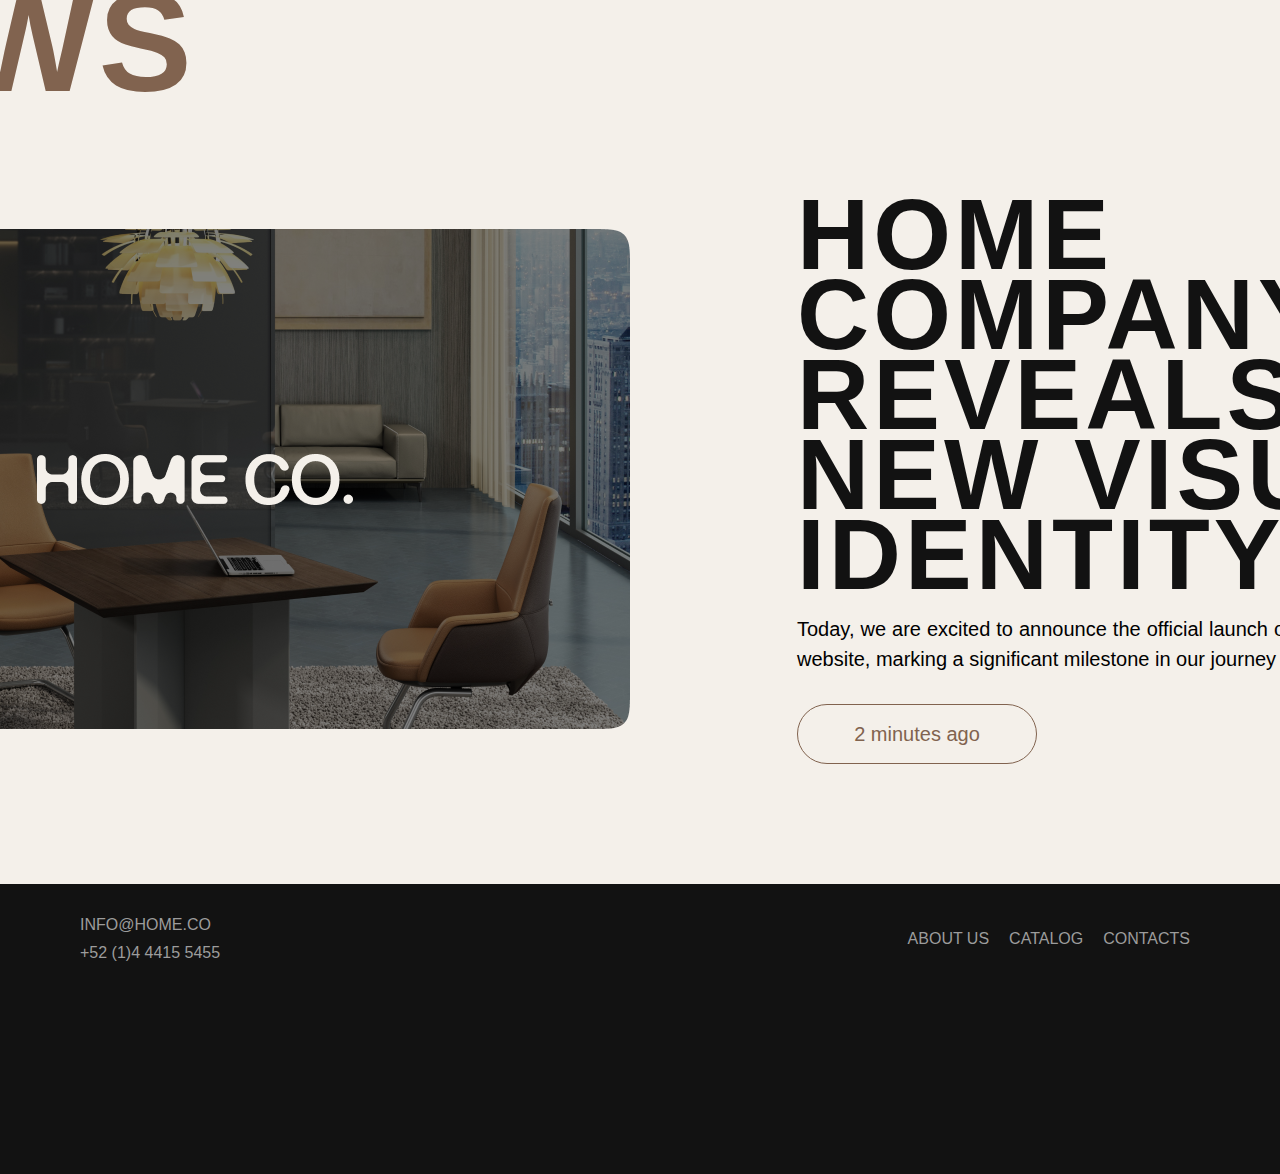
==== commit 4f27d2e9: "Update index.html" ====
--- a/index.html
+++ b/index.html
@@ -37,7 +37,7 @@
                     <p class="text">It’s not just a desk. It’s someone’s memory of their first day at work. It’s where you landed your largest project yet. It’s where your extraordinary team elevates your business; every day. We treat office furniture as an extension of your brand. It’s the personality that makes your staff look forward to work and is a reflection of your culture, attitude, and aspirations. Office furniture facilitates achieving your goals in its look, feel, and function</p>
                     <p class="text">Your furnishings are the stage on which your brand story occurs, so they need to set the scene visually and function efficiently. They need to complement your day-to-day operations without taking over the space. We know exactly what to bring to your workplace when it comes to furnishing</p>
                 </div>
-                <button type="submit" id="button" onclick="location.href='contants.html';>Let’s start a project<img src=".\sources\arrow.svg" /></button>
+                <button type="submit" id="button" onclick="location.href='contacts.html';"> Let’s start a project <img src=".\sources\arrow.svg" /></button>
             </div>
         </div>
         <div class="block">
@@ -105,7 +105,7 @@
                     <p class="text">If you think your workplace is holding you back from a culture of collaboration, engagement, and inclusivity, we’ll show you exactly how it can be changed to meet your needs and help you thrive</p>
                     <p class="text">Our loyal client base, growing steadily since 2006, is proof that we can transform any workplace we turn our hands to. And that's all thanks to our creativity, passion, and genuine desire to push the boundaries of what's possible for our clients' workplaces</p>
                 </div>
-                <button type="submit" id="button" onclick="location.href='contants.html';>Let’s start a project<img src=".\sources\arrow.svg" /></button>
+                <button type="submit" id="button" onclick="location.href='contacts.html';"> Let’s start a project <img src=".\sources\arrow.svg" /></button>
             </div>
         </div>
         <div class="block">
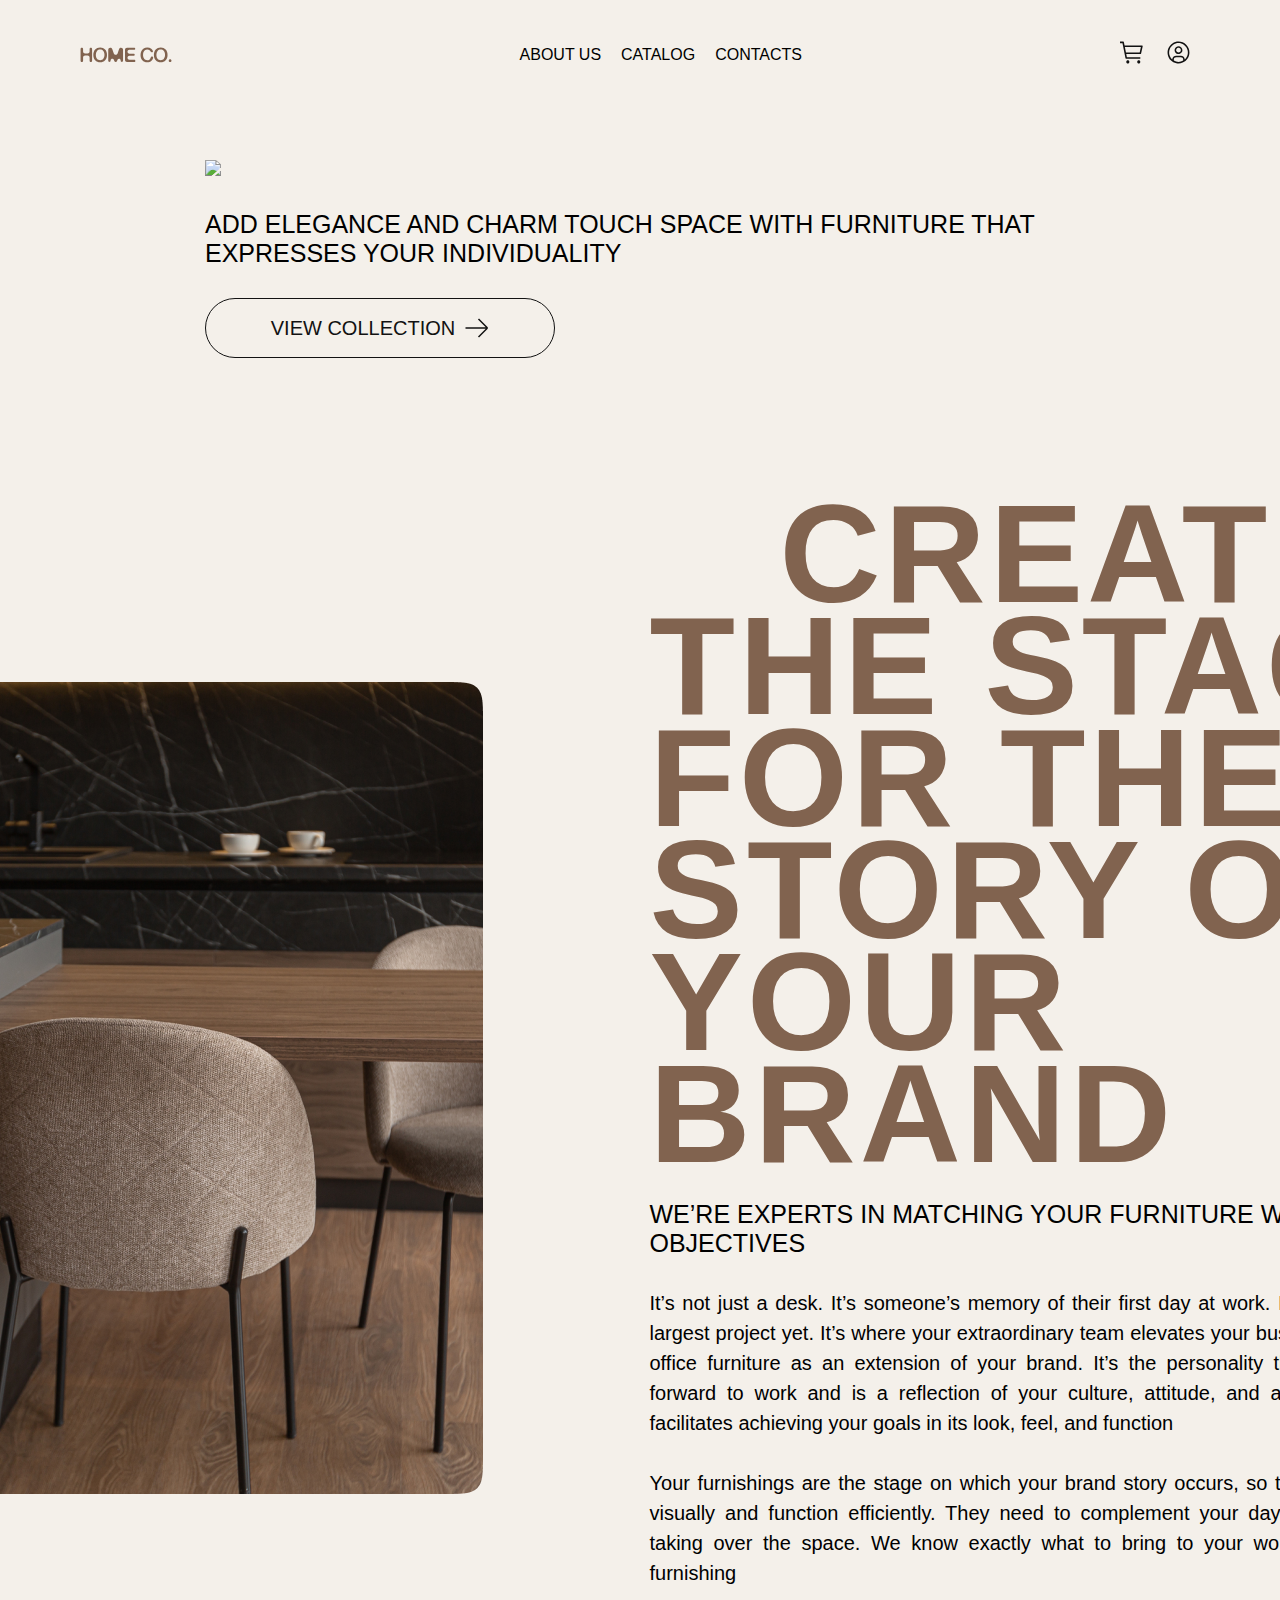
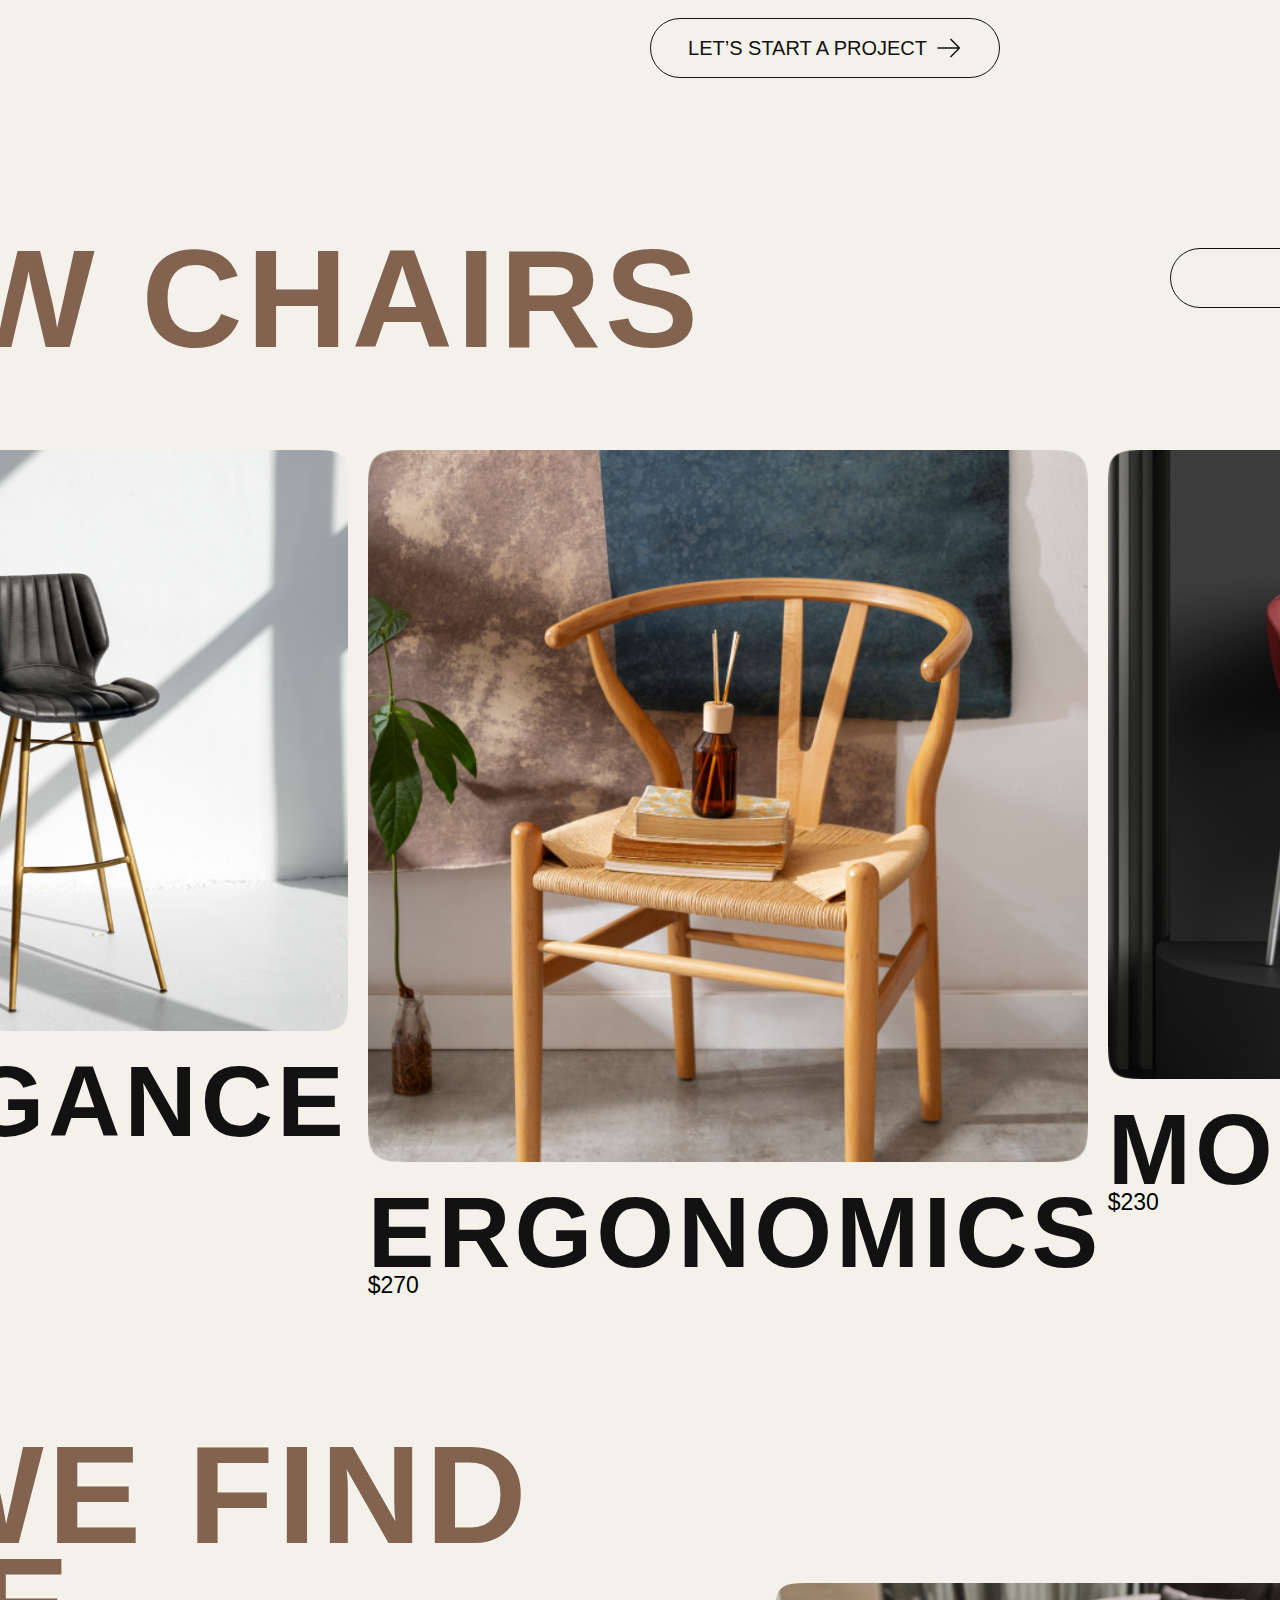
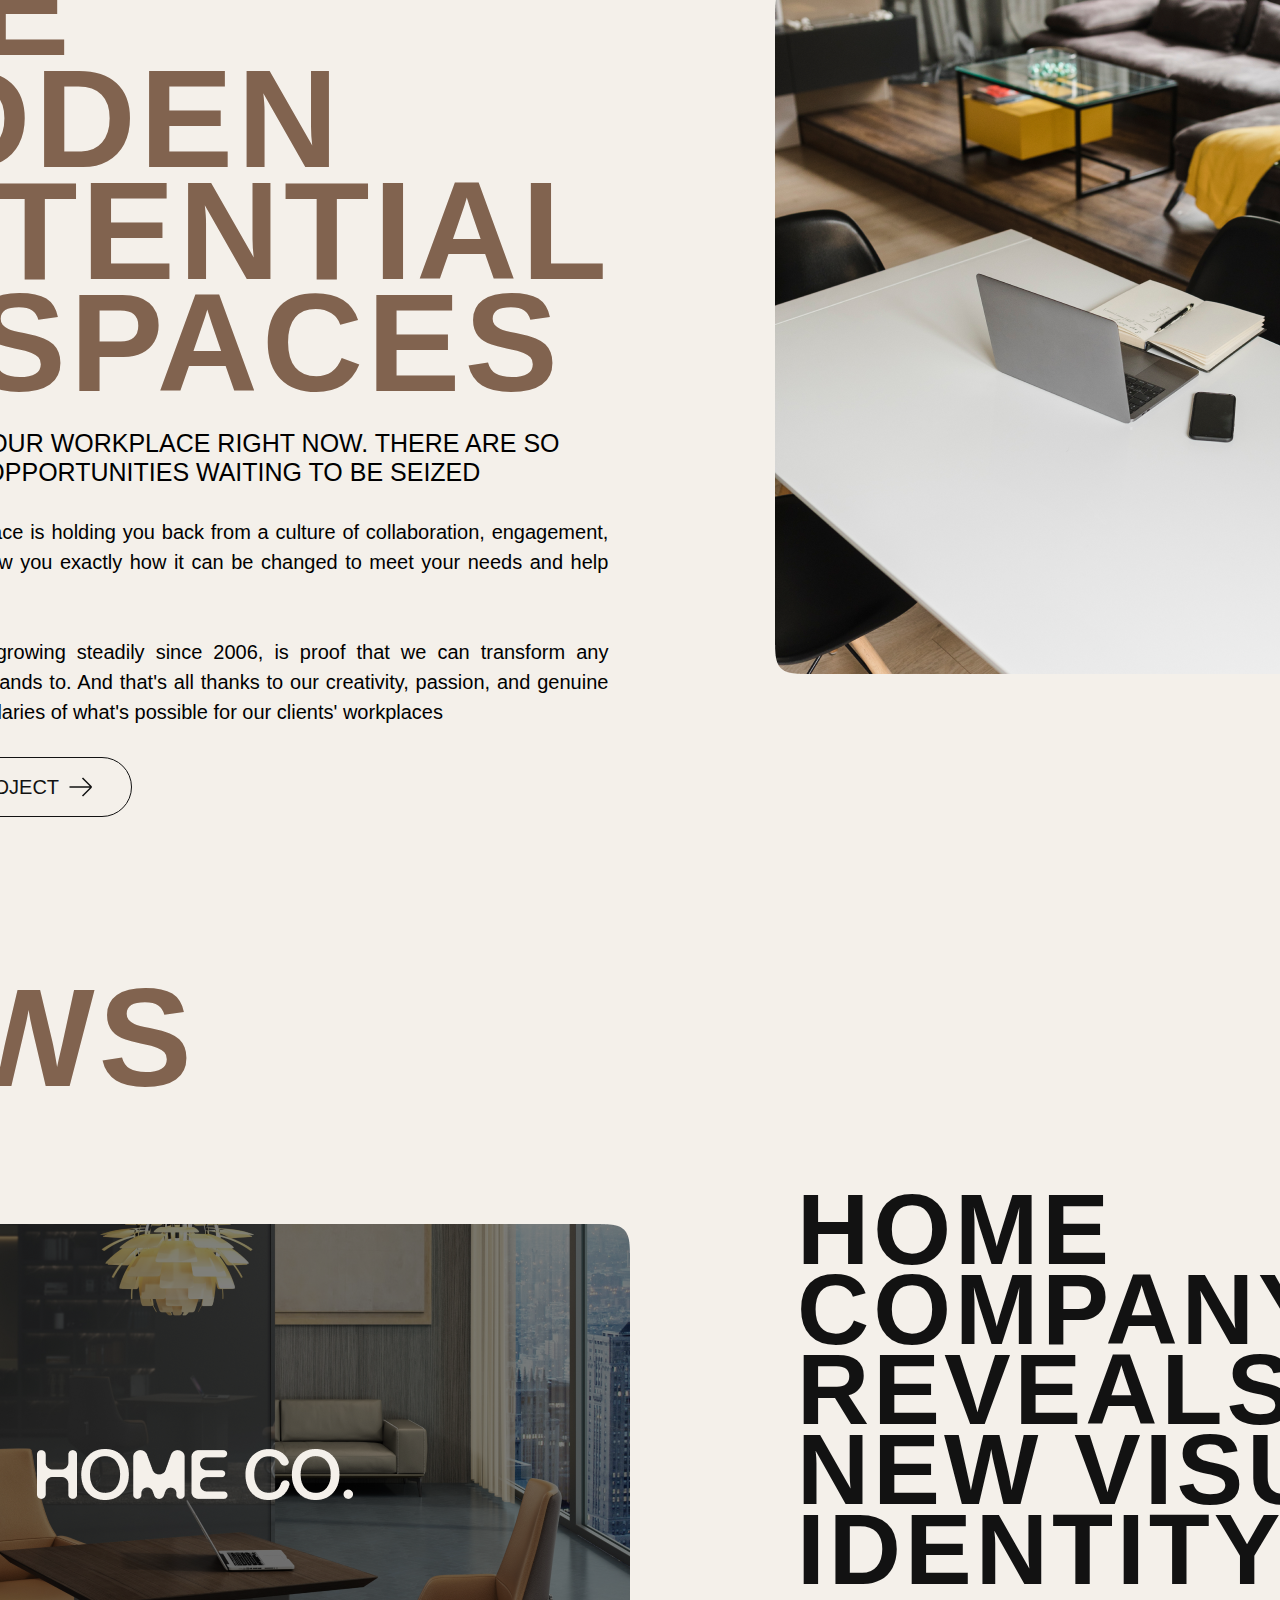
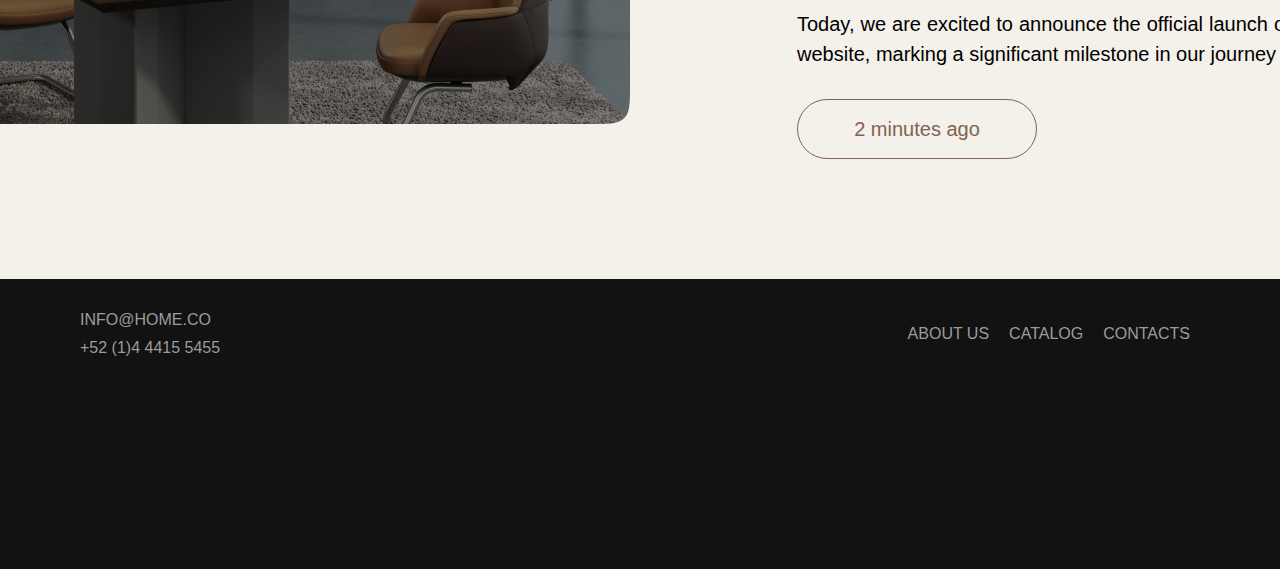
==== commit 1fd6034d: "Update index.html" ====
--- a/index.html
+++ b/index.html
@@ -38,32 +38,6 @@
                     <p class="text">Your furnishings are the stage on which your brand story occurs, so they need to set the scene visually and function efficiently. They need to complement your day-to-day operations without taking over the space. We know exactly what to bring to your workplace when it comes to furnishing</p>
                 </div>
                 <button type="submit" id="button" onclick="location.href='contacts.html';"> Let’s start a project <img src=".\sources\arrow.svg" /></button>
-            </div>
-        </div>
-        <div class="block">
-            <h1 id="title">our work</h1>
-            <div class="card-container">
-                <div class="card" onclick="location.href='ErgonomicOasis.html';">
-                    <img src=".\sources\Work1.png">
-                    <div class='card-content'>
-                        <h2>Ergonomic Oasis</h2>
-                        <p class="card-text">office design</p>
-                    </div>
-                </div>
-                <div class="card">
-                    <img src=".\sources\Work2.png">
-                    <div class='card-content'>
-                        <h2>functional space</h2>
-                        <p class="card-text">FURNITURE</p>
-                    </div>
-                </div>
-                <div class="card">
-                    <img src=".\sources\Work3.png">
-                    <div class='card-content'>
-                        <h2>innovative workplace</h2>
-                        <p class="card-text">office design</p>
-                    </div>
-                </div>
             </div>
         </div>
         <div class="block">
--- a/styles.css
+++ b/styles.css
@@ -11,8 +11,7 @@
   font-family: "Humane";
   font-style: normal;
   font-weight: 400;
-  src: local("Humane"),
-    url(https://fonts.gstatic.com/s/humane/v11/Qw32Y6q0-JbJjgfkHr0xvQ.ttf)
+  src: url('./sources.Humane-Bold.ttf');
       format("truetype");
 }
 
